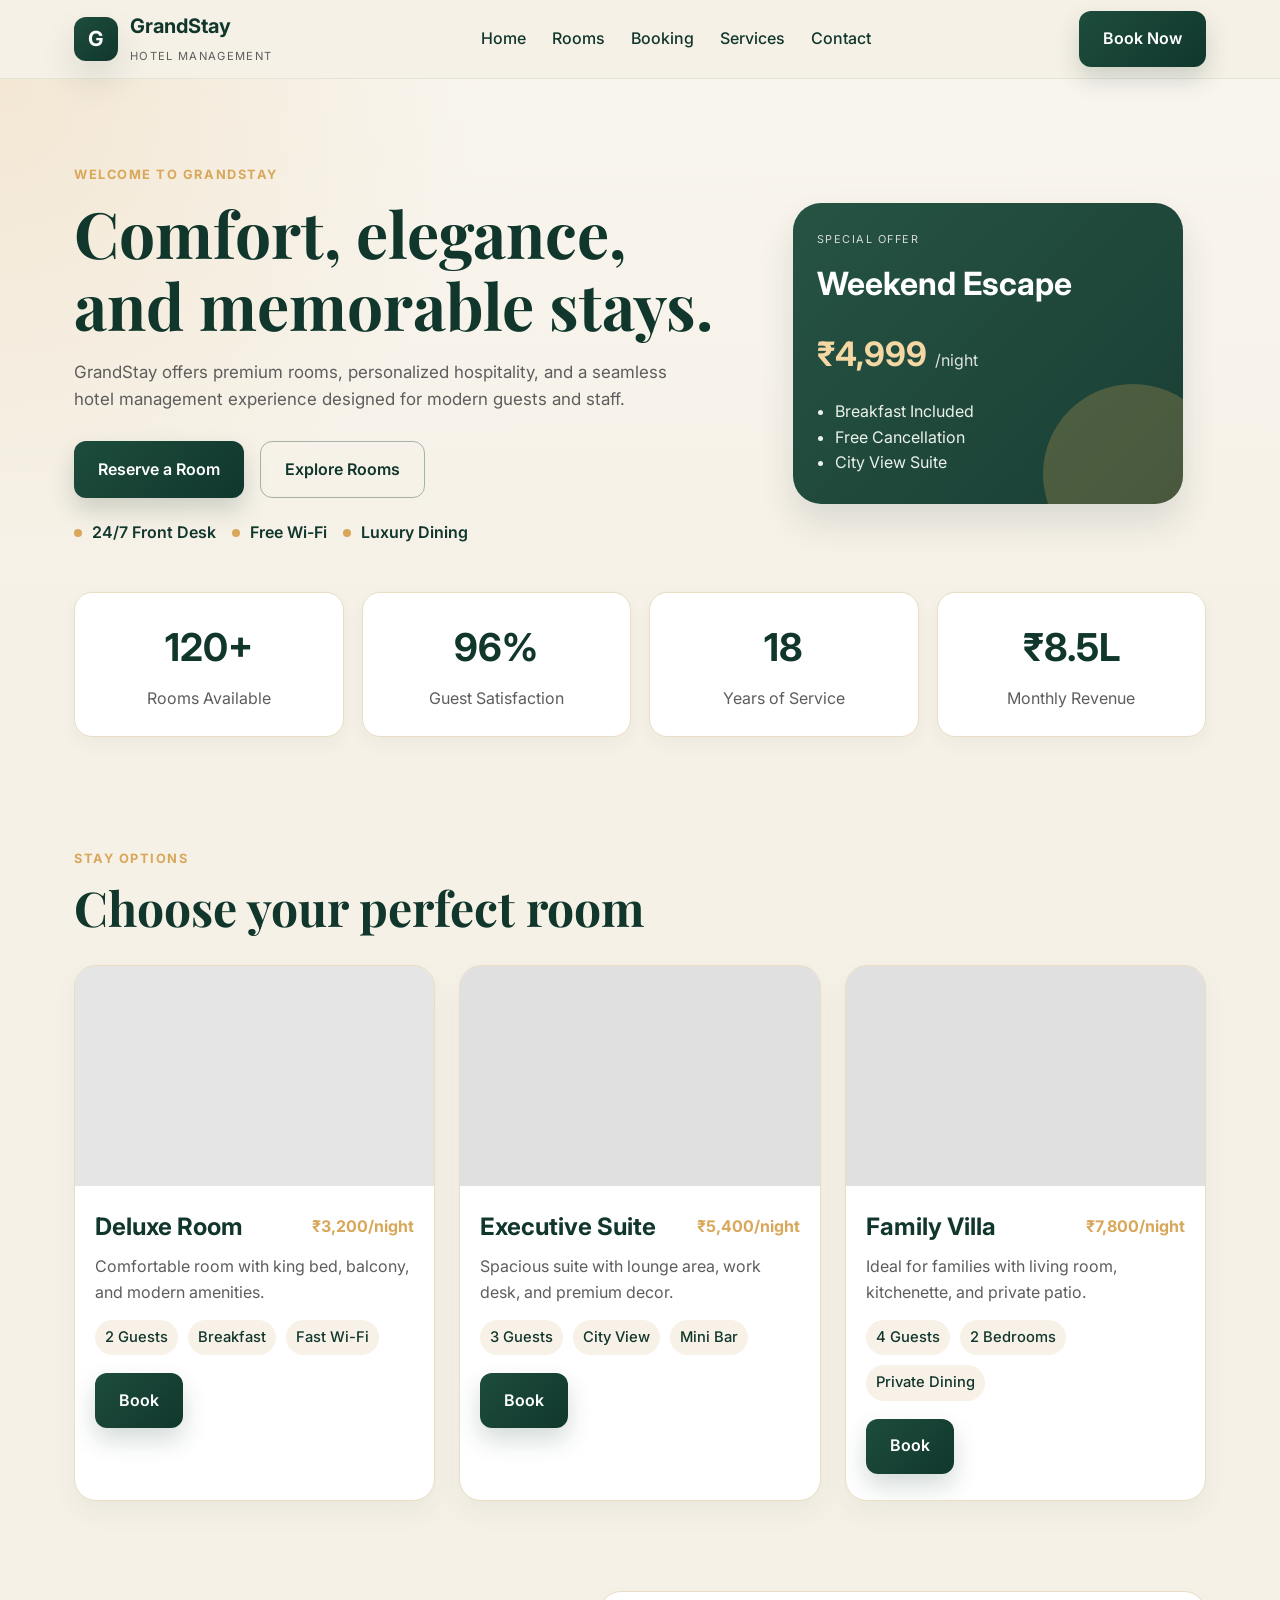
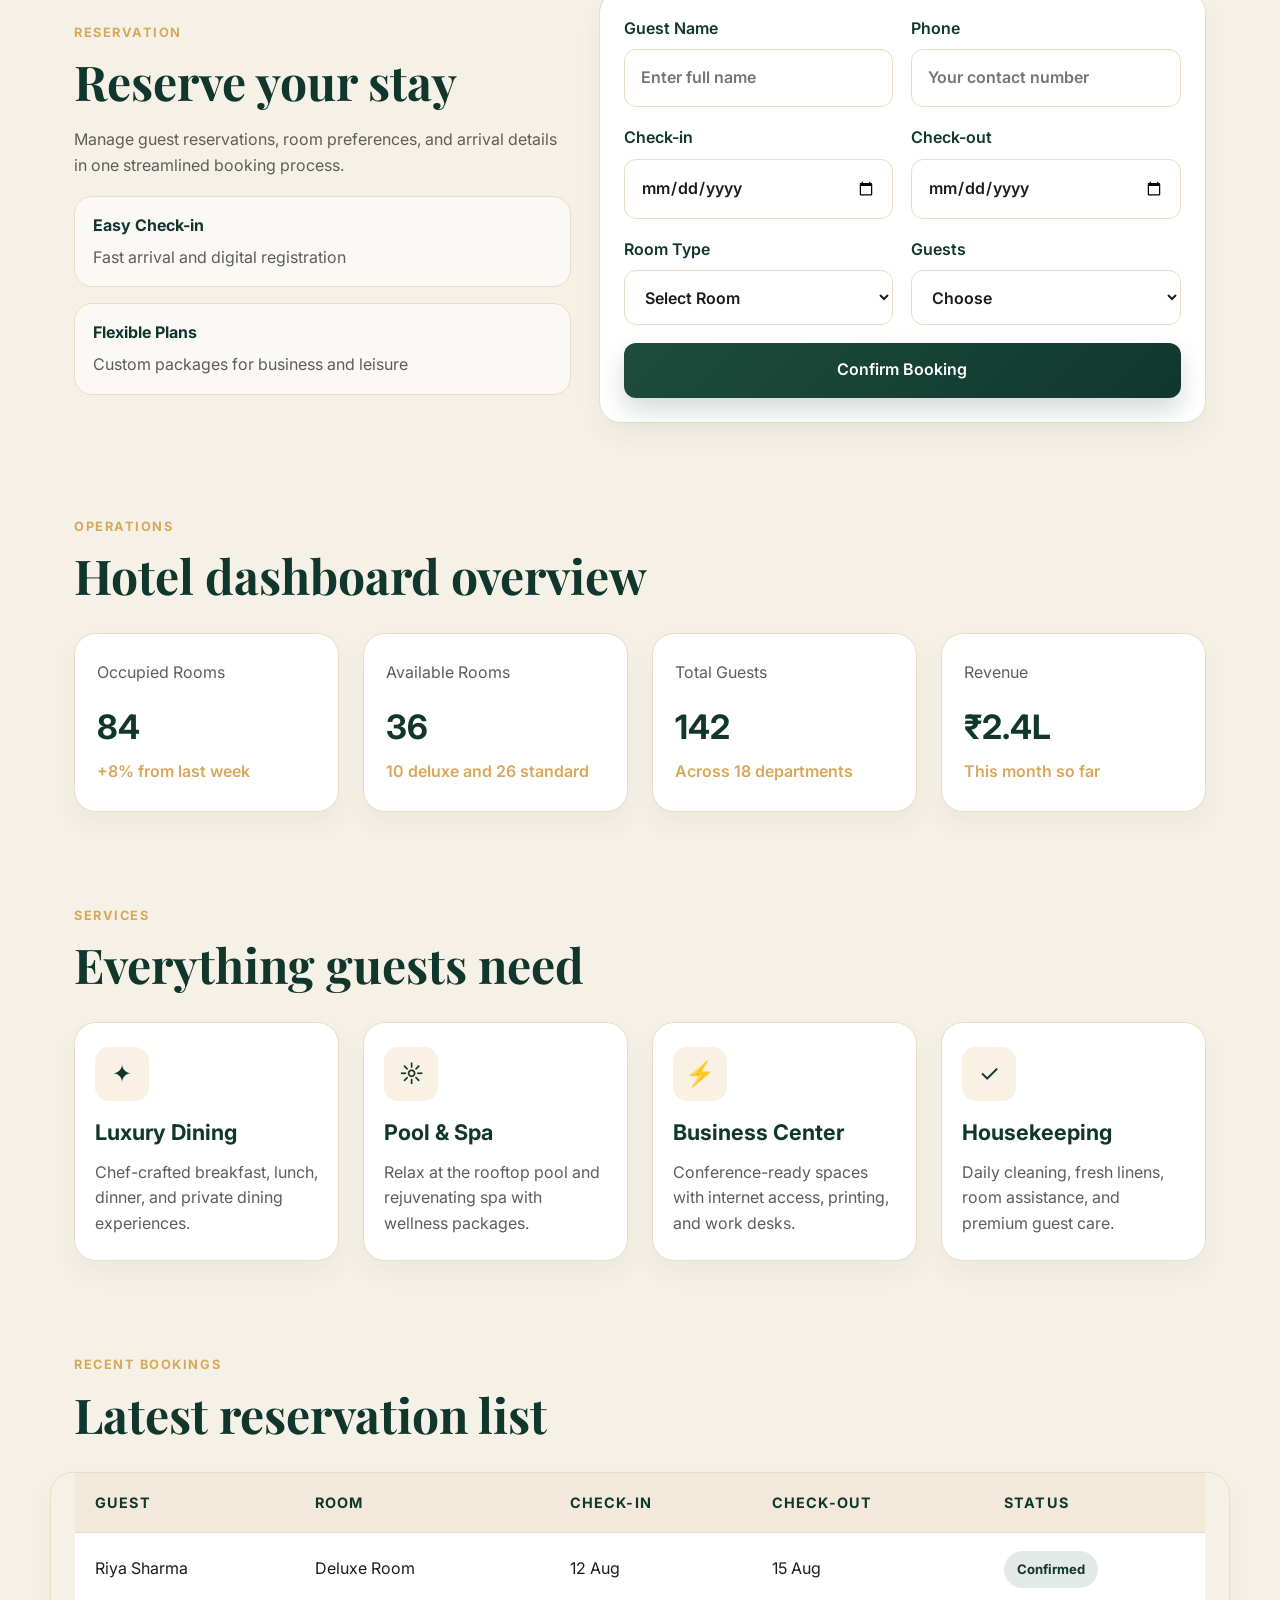
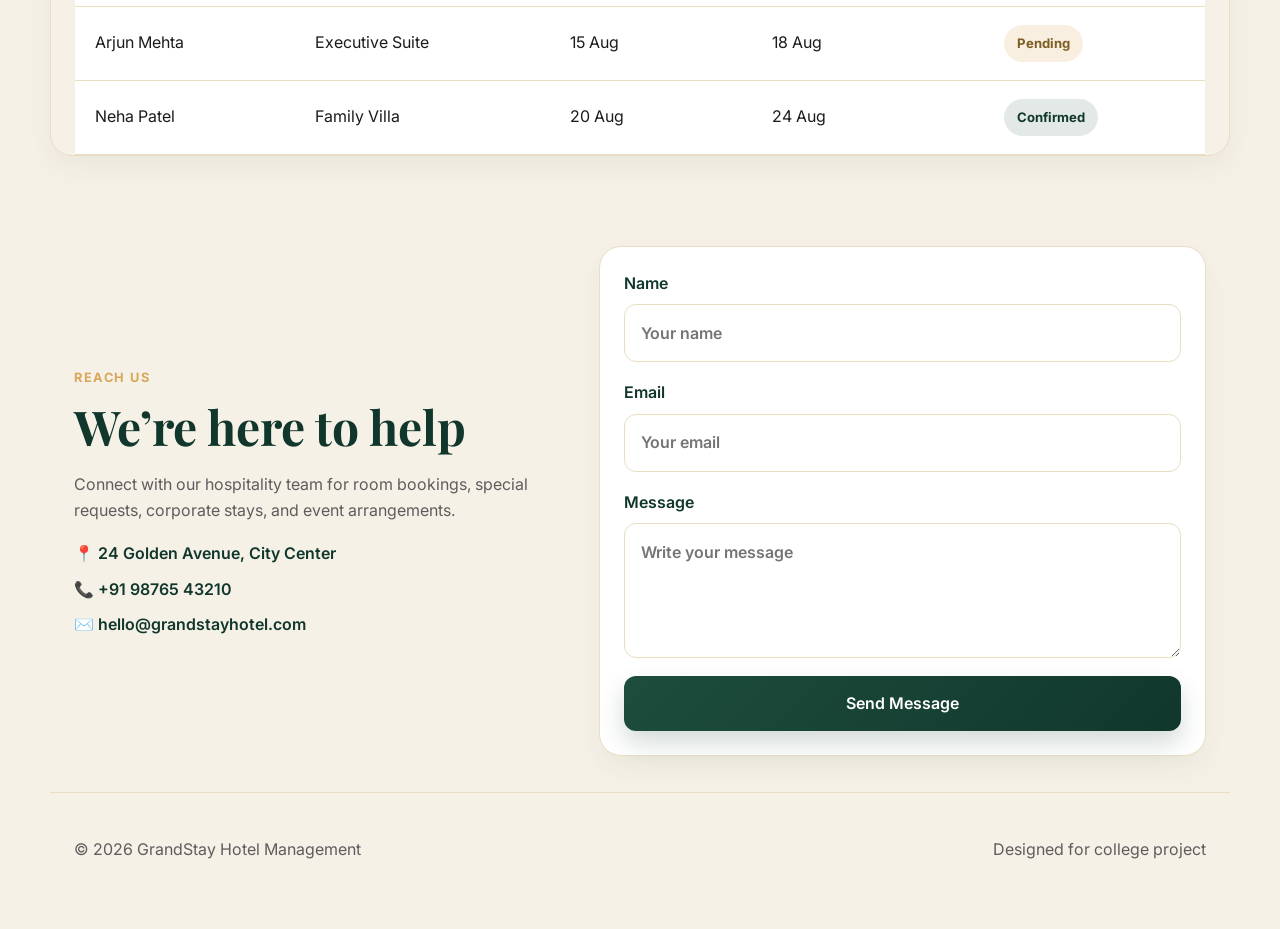
==== index.html @ baa4e89b "Create a responsive hotel management website for a college project with booking, room showcase, serv" ====
<!DOCTYPE html>
<html lang="en">
  <head>
    <meta charset="UTF-8" />
    <meta name="viewport" content="width=device-width, initial-scale=1.0" />
    <title>GrandStay Hotel | Hotel Management</title>
    <meta
      name="description"
      content="GrandStay Hotel management website for college project featuring rooms, booking, services, and contact information."
    />
    <link rel="preconnect" href="https://fonts.googleapis.com" />
    <link rel="preconnect" href="https://fonts.gstatic.com" crossorigin />
    <link
      href="https://fonts.googleapis.com/css2?family=Playfair+Display:wght@600;700&family=Inter:wght@400;500;600;700&display=swap"
      rel="stylesheet"
    />
    <link rel="stylesheet" href="style.css" />
  </head>
  <body>
    <header class="site-header">
      <div class="container nav-wrap">
        <div class="brand">
          <div class="brand-mark">G</div>
          <div>
            <p class="brand-name">GrandStay</p>
            <span class="brand-tag">Hotel Management</span>
          </div>
        </div>
        <nav class="main-nav" aria-label="Main navigation">
          <a href="#home">Home</a>
          <a href="#rooms">Rooms</a>
          <a href="#booking">Booking</a>
          <a href="#services">Services</a>
          <a href="#contact">Contact</a>
        </nav>
        <a href="#booking" class="btn btn-primary">Book Now</a>
      </div>
    </header>

    <main>
      <section class="hero" id="home">
        <div class="container hero-grid">
          <div class="hero-copy">
            <span class="eyebrow">Welcome to GrandStay</span>
            <h1>Comfort, elegance, and memorable stays.</h1>
            <p>
              GrandStay offers premium rooms, personalized hospitality, and a
              seamless hotel management experience designed for modern guests and
              staff.
            </p>
            <div class="hero-actions">
              <a href="#booking" class="btn btn-primary">Reserve a Room</a>
              <a href="#rooms" class="btn btn-secondary">Explore Rooms</a>
            </div>
            <ul class="hero-highlights">
              <li>24/7 Front Desk</li>
              <li>Free Wi-Fi</li>
              <li>Luxury Dining</li>
            </ul>
          </div>

          <div class="hero-panel">
            <div class="booking-mini-card">
              <p class="mini-label">Special Offer</p>
              <h3>Weekend Escape</h3>
              <div class="mini-price-row">
                <span class="price">₹4,999</span>
                <span class="per-night">/night</span>
              </div>
              <ul>
                <li>Breakfast Included</li>
                <li>Free Cancellation</li>
                <li>City View Suite</li>
              </ul>
            </div>
          </div>
        </div>
      </section>

      <section class="stats">
        <div class="container stats-grid">
          <div class="stat-box">
            <strong>120+</strong>
            <span>Rooms Available</span>
          </div>
          <div class="stat-box">
            <strong>96%</strong>
            <span>Guest Satisfaction</span>
          </div>
          <div class="stat-box">
            <strong>18</strong>
            <span>Years of Service</span>
          </div>
          <div class="stat-box">
            <strong>₹8.5L</strong>
            <span>Monthly Revenue</span>
          </div>
        </div>
      </section>

      <section class="rooms" id="rooms">
        <div class="container section-heading">
          <span class="eyebrow">Stay Options</span>
          <h2>Choose your perfect room</h2>
        </div>

        <div class="container room-grid">
          <article class="room-card">
            <div class="room-image room-one"></div>
            <div class="room-content">
              <div class="room-topline">
                <h3>Deluxe Room</h3>
                <span>₹3,200/night</span>
              </div>
              <p>Comfortable room with king bed, balcony, and modern amenities.</p>
              <ul>
                <li>2 Guests</li>
                <li>Breakfast</li>
                <li>Fast Wi-Fi</li>
              </ul>
              <button class="btn btn-primary room-select" type="button">Book</button>
            </div>
          </article>

          <article class="room-card">
            <div class="room-image room-two"></div>
            <div class="room-content">
              <div class="room-topline">
                <h3>Executive Suite</h3>
                <span>₹5,400/night</span>
              </div>
              <p>Spacious suite with lounge area, work desk, and premium decor.</p>
              <ul>
                <li>3 Guests</li>
                <li>City View</li>
                <li>Mini Bar</li>
              </ul>
              <button class="btn btn-primary room-select" type="button">Book</button>
            </div>
          </article>

          <article class="room-card">
            <div class="room-image room-three"></div>
            <div class="room-content">
              <div class="room-topline">
                <h3>Family Villa</h3>
                <span>₹7,800/night</span>
              </div>
              <p>Ideal for families with living room, kitchenette, and private patio.</p>
              <ul>
                <li>4 Guests</li>
                <li>2 Bedrooms</li>
                <li>Private Dining</li>
              </ul>
              <button class="btn btn-primary room-select" type="button">Book</button>
            </div>
          </article>
        </div>
      </section>

      <section class="booking" id="booking">
        <div class="container booking-grid">
          <div class="booking-intro">
            <span class="eyebrow">Reservation</span>
            <h2>Reserve your stay</h2>
            <p>
              Manage guest reservations, room preferences, and arrival details in one
              streamlined booking process.
            </p>
            <div class="booking-notes">
              <div>
                <strong>Easy Check-in</strong>
                <span>Fast arrival and digital registration</span>
              </div>
              <div>
                <strong>Flexible Plans</strong>
                <span>Custom packages for business and leisure</span>
              </div>
            </div>
          </div>

          <form id="bookingForm" class="booking-form">
            <div class="form-row">
              <label>
                Guest Name
                <input type="text" id="guestName" placeholder="Enter full name" required />
              </label>
              <label>
                Phone
                <input type="tel" id="guestPhone" placeholder="Your contact number" required />
              </label>
            </div>

            <div class="form-row">
              <label>
                Check-in
                <input type="date" id="checkIn" required />
              </label>
              <label>
                Check-out
                <input type="date" id="checkOut" required />
              </label>
            </div>

            <div class="form-row">
              <label>
                Room Type
                <select id="roomType" required>
                  <option value="">Select Room</option>
                  <option value="Deluxe Room">Deluxe Room</option>
                  <option value="Executive Suite">Executive Suite</option>
                  <option value="Family Villa">Family Villa</option>
                </select>
              </label>
              <label>
                Guests
                <select id="guestCount" required>
                  <option value="">Choose</option>
                  <option value="1">1 Guest</option>
                  <option value="2">2 Guests</option>
                  <option value="3">3 Guests</option>
                  <option value="4">4 Guests</option>
                </select>
              </label>
            </div>

            <button type="submit" class="btn btn-primary btn-block">Confirm Booking</button>
          </form>
        </div>
      </section>

      <section class="dashboard" aria-label="Hotel operation dashboard">
        <div class="container section-heading">
          <span class="eyebrow">Operations</span>
          <h2>Hotel dashboard overview</h2>
        </div>
        <div class="container dashboard-grid">
          <div class="dashboard-card">
            <p>Occupied Rooms</p>
            <h3>84</h3>
            <span>+8% from last week</span>
          </div>
          <div class="dashboard-card">
            <p>Available Rooms</p>
            <h3>36</h3>
            <span>10 deluxe and 26 standard</span>
          </div>
          <div class="dashboard-card">
            <p>Total Guests</p>
            <h3>142</h3>
            <span>Across 18 departments</span>
          </div>
          <div class="dashboard-card">
            <p>Revenue</p>
            <h3>₹2.4L</h3>
            <span>This month so far</span>
          </div>
        </div>
      </section>

      <section class="services" id="services">
        <div class="container section-heading">
          <span class="eyebrow">Services</span>
          <h2>Everything guests need</h2>
        </div>

        <div class="container service-grid">
          <div class="service-card">
            <div class="service-icon">✦</div>
            <h3>Luxury Dining</h3>
            <p>Chef-crafted breakfast, lunch, dinner, and private dining experiences.</p>
          </div>
          <div class="service-card">
            <div class="service-icon">☼</div>
            <h3>Pool & Spa</h3>
            <p>Relax at the rooftop pool and rejuvenating spa with wellness packages.</p>
          </div>
          <div class="service-card">
            <div class="service-icon">⚡</div>
            <h3>Business Center</h3>
            <p>Conference-ready spaces with internet access, printing, and work desks.</p>
          </div>
          <div class="service-card">
            <div class="service-icon">✓</div>
            <h3>Housekeeping</h3>
            <p>Daily cleaning, fresh linens, room assistance, and premium guest care.</p>
          </div>
        </div>
      </section>

      <section class="bookings-list">
        <div class="container section-heading">
          <span class="eyebrow">Recent Bookings</span>
          <h2>Latest reservation list</h2>
        </div>
        <div class="container table-wrap">
          <table>
            <thead>
              <tr>
                <th>Guest</th>
                <th>Room</th>
                <th>Check-in</th>
                <th>Check-out</th>
                <th>Status</th>
              </tr>
            </thead>
            <tbody id="bookingTableBody">
              <tr>
                <td>Riya Sharma</td>
                <td>Deluxe Room</td>
                <td>12 Aug</td>
                <td>15 Aug</td>
                <td><span class="status confirmed">Confirmed</span></td>
              </tr>
              <tr>
                <td>Arjun Mehta</td>
                <td>Executive Suite</td>
                <td>15 Aug</td>
                <td>18 Aug</td>
                <td><span class="status pending">Pending</span></td>
              </tr>
              <tr>
                <td>Neha Patel</td>
                <td>Family Villa</td>
                <td>20 Aug</td>
                <td>24 Aug</td>
                <td><span class="status confirmed">Confirmed</span></td>
              </tr>
            </tbody>
          </table>
        </div>
      </section>

      <section class="contact" id="contact">
        <div class="container contact-grid">
          <div class="contact-copy">
            <span class="eyebrow">Reach Us</span>
            <h2>We’re here to help</h2>
            <p>
              Connect with our hospitality team for room bookings, special requests,
              corporate stays, and event arrangements.
            </p>
            <ul>
              <li>📍 24 Golden Avenue, City Center</li>
              <li>📞 +91 98765 43210</li>
              <li>✉️ hello@grandstayhotel.com</li>
            </ul>
          </div>

          <form class="contact-form">
            <label>
              Name
              <input type="text" placeholder="Your name" />
            </label>
            <label>
              Email
              <input type="email" placeholder="Your email" />
            </label>
            <label>
              Message
              <textarea rows="4" placeholder="Write your message"></textarea>
            </label>
            <button type="submit" class="btn btn-primary">Send Message</button>
          </form>
        </div>
      </section>
    </main>

    <footer class="site-footer">
      <div class="container footer-wrap">
        <p>© 2026 GrandStay Hotel Management</p>
        <p>Designed for college project</p>
      </div>
    </footer>

    <script src="script.js"></script>
  </body>
</html>
---- style.css ----
:root {
  --bg: #f6f1e7;
  --panel: #fffdf9;
  --card: #ffffff;
  --primary: #1d4d3c;
  --primary-dark: #11372d;
  --secondary: #d8a75a;
  --secondary-soft: #f2d7a7;
  --text: #1c1c1c;
  --muted: #5d5d5d;
  --border: #e9dec3;
  --shadow: 0 18px 35px rgba(18, 44, 38, 0.12);
}

* {
  box-sizing: border-box;
}

html {
  scroll-behavior: smooth;
}

body {
  margin: 0;
  font-family: "Inter", sans-serif;
  background: var(--bg);
  color: var(--text);
  line-height: 1.6;
}

a {
  color: inherit;
  text-decoration: none;
}

img {
  max-width: 100%;
  display: block;
}

button,
input,
select,
textarea {
  font: inherit;
}

.container {
  max-width: 1180px;
  margin: 0 auto;
  padding: 0 24px;
}

.site-header {
  position: sticky;
  top: 0;
  z-index: 100;
  background: rgba(246, 241, 231, 0.95);
  backdrop-filter: blur(14px);
  border-bottom: 1px solid rgba(29, 77, 60, 0.08);
}

.nav-wrap {
  display: flex;
  align-items: center;
  justify-content: space-between;
  gap: 22px;
  min-height: 78px;
}

.brand {
  display: flex;
  align-items: center;
  gap: 12px;
}

.brand-mark {
  width: 44px;
  height: 44px;
  display: grid;
  place-items: center;
  background: linear-gradient(135deg, var(--primary), var(--primary-dark));
  color: white;
  font-weight: 700;
  border-radius: 12px;
  font-size: 1.3rem;
  box-shadow: var(--shadow);
}

.brand-name {
  margin: 0;
  font-size: 1.25rem;
  font-weight: 700;
  color: var(--primary-dark);
}

.brand-tag {
  font-size: 0.7rem;
  letter-spacing: 0.12em;
  text-transform: uppercase;
  color: var(--muted);
}

.main-nav {
  display: flex;
  align-items: center;
  gap: 26px;
  color: var(--primary-dark);
  font-weight: 500;
}

.main-nav a {
  transition: color 0.2s ease;
}

.main-nav a:hover {
  color: var(--secondary);
}

.btn {
  display: inline-flex;
  align-items: center;
  justify-content: center;
  border: none;
  border-radius: 12px;
  padding: 0.92rem 1.5rem;
  font-weight: 600;
  cursor: pointer;
  transition: transform 0.2s ease, box-shadow 0.2s ease, background 0.2s ease;
}

.btn:hover {
  transform: translateY(-1px);
}

.btn-primary {
  background: linear-gradient(135deg, var(--primary), var(--primary-dark));
  color: #fff;
  box-shadow: 0 12px 25px rgba(17, 55, 45, 0.18);
}

.btn-secondary {
  background: transparent;
  border: 1px solid rgba(29, 77, 60, 0.38);
  color: var(--primary-dark);
}

.btn-block {
  width: 100%;
}

.hero {
  padding: 82px 0 46px;
  background: radial-gradient(circle at top left, rgba(216, 167, 90, 0.18), transparent 35%),
    linear-gradient(180deg, rgba(255,255,255,0.3), rgba(246,241,231,1));
}

.hero-grid {
  display: grid;
  grid-template-columns: 1.2fr 0.8fr;
  gap: 40px;
  align-items: center;
}

.eyebrow {
  display: inline-block;
  margin-bottom: 12px;
  color: var(--secondary);
  font-size: 0.8rem;
  font-weight: 700;
  letter-spacing: 0.12em;
  text-transform: uppercase;
}

.hero-copy h1,
.section-heading h2,
.booking-intro h2,
.contact-copy h2 {
  margin: 0 0 18px;
  font-family: "Playfair Display", serif;
  line-height: 1.12;
  color: var(--primary-dark);
}

.hero-copy h1 {
  font-size: clamp(2.8rem, 5vw, 4.4rem);
}

.hero-copy p {
  max-width: 620px;
  margin: 0;
  font-size: 1.06rem;
  color: var(--muted);
}

.hero-actions {
  display: flex;
  flex-wrap: wrap;
  gap: 16px;
  margin: 28px 0 22px;
}

.hero-highlights {
  list-style: none;
  padding: 0;
  margin: 0;
  display: flex;
  flex-wrap: wrap;
  gap: 16px;
  color: var(--primary-dark);
  font-weight: 600;
}

.hero-highlights li {
  position: relative;
  padding-left: 18px;
}

.hero-highlights li::before {
  content: "";
  position: absolute;
  left: 0;
  top: 50%;
  width: 8px;
  height: 8px;
  border-radius: 50%;
  background: var(--secondary);
  transform: translateY(-50%);
}

.hero-panel {
  display: flex;
  justify-content: center;
}

.booking-mini-card {
  width: min(100%, 390px);
  background: linear-gradient(135deg, rgba(29,77,60,0.96), rgba(17,55,45,0.96));
  padding: 28px 24px;
  color: #fff;
  border-radius: 28px;
  box-shadow: var(--shadow);
  position: relative;
  overflow: hidden;
}

.booking-mini-card::before {
  content: "";
  position: absolute;
  inset: auto -40px -60px auto;
  width: 180px;
  height: 180px;
  background: rgba(216, 167, 90, 0.25);
  border-radius: 50%;
}

.mini-label {
  margin: 0 0 10px;
  color: #d9d9d9;
  text-transform: uppercase;
  letter-spacing: 0.14em;
  font-size: 0.68rem;
}

.booking-mini-card h3 {
  margin: 0;
  font-size: 2rem;
}

.mini-price-row {
  display: flex;
  align-items: baseline;
  gap: 8px;
  margin: 18px 0 12px;
}

.price {
  font-size: 2.1rem;
  font-weight: 700;
  color: #f4d7a3;
}

.per-night {
  color: #dfe4e0;
}

.booking-mini-card ul {
  margin: 18px 0 0;
  padding-left: 18px;
  color: #ebf2eb;
}

.stats {
  padding-bottom: 18px;
}

.stats-grid {
  display: grid;
  grid-template-columns: repeat(4, minmax(0, 1fr));
  gap: 18px;
}

.stat-box {
  background: var(--card);
  border: 1px solid var(--border);
  border-radius: 18px;
  padding: 24px 20px;
  display: flex;
  flex-direction: column;
  align-items: center;
  text-align: center;
  box-shadow: 0 8px 18px rgba(17, 55, 45, 0.04);
}

.stat-box strong {
  font-size: clamp(1.8rem, 3vw, 2.6rem);
  color: var(--primary-dark);
  margin-bottom: 8px;
}

.stat-box span {
  color: var(--muted);
}

.rooms,
.booking,
.dashboard,
.services,
.bookings-list,
.contact {
  padding: 90px 0 0;
}

.section-heading {
  margin-bottom: 30px;
}

.section-heading h2,
.booking-intro h2,
.contact-copy h2 {
  font-size: clamp(2.1rem, 4vw, 3rem);
}

.room-grid,
.service-grid,
.dashboard-grid {
  display: grid;
  grid-template-columns: repeat(3, minmax(0, 1fr));
  gap: 24px;
}

.room-card,
.service-card,
.dashboard-card,
.booking-form,
.contact-form {
  background: var(--card);
  border: 1px solid var(--border);
  border-radius: 22px;
  box-shadow: 0 12px 26px rgba(17, 55, 45, 0.05);
}

.room-card {
  overflow: hidden;
}

.room-image {
  height: 220px;
  background-size: cover;
  background-position: center;
}

.room-one {
  background: linear-gradient(rgba(0,0,0,0.1), rgba(0,0,0,0.1)), url("https://images.unsplash.com/photo-1505693416388-ac5ce068fe85?auto=format&fit=crop&w=1200&q=80") center/cover;
}

.room-two {
  background: linear-gradient(rgba(0,0,0,0.12), rgba(0,0,0,0.12)), url("https://images.unsplash.com/photo-1522708323590-d24dbb6b0267?auto=format&fit=crop&w=1200&q=80") center/cover;
}

.room-three {
  background: linear-gradient(rgba(0,0,0,0.12), rgba(0,0,0,0.12)), url("https://images.unsplash.com/photo-1494526585095-c41746248156?auto=format&fit=crop&w=1200&q=80") center/cover;
}

.room-content {
  padding: 22px 20px 26px;
}

.room-topline {
  display: flex;
  align-items: center;
  justify-content: space-between;
  gap: 12px;
  margin-bottom: 8px;
}

.room-topline h3 {
  margin: 0;
  font-size: 1.5rem;
  color: var(--primary-dark);
}

.room-topline span {
  color: var(--secondary);
  font-weight: 700;
}

.room-content p {
  margin: 0 0 14px;
  color: var(--muted);
}

.room-content ul {
  list-style: none;
  margin: 0 0 18px;
  padding: 0;
  display: flex;
  flex-wrap: wrap;
  gap: 10px;
  color: var(--primary-dark);
  font-size: 0.92rem;
  font-weight: 500;
}

.room-content ul li {
  padding: 6px 10px;
  background: #f8f1e7;
  border-radius: 999px;
}

.booking-grid,
.contact-grid {
  display: grid;
  grid-template-columns: 0.9fr 1.1fr;
  gap: 28px;
  align-items: center;
}

.booking-intro p,
.contact-copy p {
  margin: 0 0 18px;
  color: var(--muted);
  max-width: 520px;
}

.booking-notes {
  display: grid;
  gap: 16px;
}

.booking-notes div {
  background: rgba(255,255,255,0.6);
  border: 1px solid var(--border);
  border-radius: 18px;
  padding: 16px 18px;
}

.booking-notes strong {
  display: block;
  margin-bottom: 6px;
  color: var(--primary-dark);
}

.booking-notes span {
  color: var(--muted);
}

.booking-form,
.contact-form {
  padding: 24px;
}

.form-row {
  display: grid;
  grid-template-columns: 1fr 1fr;
  gap: 18px;
  margin-bottom: 18px;
}

label {
  display: flex;
  flex-direction: column;
  gap: 8px;
  font-weight: 600;
  color: var(--primary-dark);
}

input,
select,
textarea {
  width: 100%;
  padding: 0.95rem 1rem;
  border-radius: 12px;
  border: 1px solid var(--border);
  background: #fff;
  color: var(--text);
}

input:focus,
select:focus,
textarea:focus {
  outline: 2px solid rgba(29, 77, 60, 0.18);
  border-color: rgba(29, 77, 60, 0.35);
}

.dashboard-grid {
  grid-template-columns: repeat(4, minmax(0, 1fr));
}

.dashboard-card {
  padding: 26px 22px;
}

.dashboard-card p {
  margin: 0 0 14px;
  color: var(--muted);
}

.dashboard-card h3 {
  margin: 0 0 6px;
  font-size: 2.1rem;
  color: var(--primary-dark);
}

.dashboard-card span {
  color: var(--secondary);
  font-weight: 600;
}

.service-grid {
  grid-template-columns: repeat(4, minmax(0, 1fr));
}

.service-card {
  padding: 24px 20px;
}

.service-icon {
  width: 54px;
  height: 54px;
  display: grid;
  place-items: center;
  margin-bottom: 14px;
  border-radius: 14px;
  background: rgba(216, 167, 90, 0.16);
  color: var(--primary-dark);
  font-size: 1.5rem;
}

.service-card h3 {
  margin: 0 0 10px;
  font-size: 1.35rem;
  color: var(--primary-dark);
}

.service-card p {
  margin: 0;
  color: var(--muted);
}

.table-wrap {
  overflow: hidden;
  border-radius: 22px;
  border: 1px solid var(--border);
  box-shadow: 0 12px 26px rgba(17, 55, 45, 0.05);
}

table {
  width: 100%;
  border-collapse: collapse;
  background: var(--card);
}

th,
td {
  padding: 18px 20px;
  text-align: left;
  border-bottom: 1px solid var(--border);
}

th {
  background: #f2e9db;
  color: var(--primary-dark);
  font-size: 0.9rem;
  text-transform: uppercase;
  letter-spacing: 0.08em;
}

td {
  color: var(--text);
}

.status {
  display: inline-flex;
  align-items: center;
  justify-content: center;
  border-radius: 999px;
  padding: 0.5rem 0.8rem;
  font-weight: 700;
  font-size: 0.82rem;
}

.status.confirmed {
  background: rgba(29, 77, 60, 0.12);
  color: var(--primary-dark);
}

.status.pending {
  background: rgba(216, 167, 90, 0.18);
  color: #7d5d24;
}

.contact-form {
  display: grid;
  gap: 18px;
}

.contact-copy ul {
  list-style: none;
  padding: 0;
  margin: 0;
  display: grid;
  gap: 10px;
  color: var(--primary-dark);
  font-weight: 600;
}

.site-footer {
  padding: 36px 0 50px;
}

.footer-wrap {
  display: flex;
  justify-content: space-between;
  gap: 18px;
  padding-top: 28px;
  border-top: 1px solid var(--border);
  color: var(--muted);
}

@media (max-width: 980px) {
  .hero-grid,
  .booking-grid,
  .contact-grid,
  .room-grid,
  .dashboard-grid,
  .service-grid {
    grid-template-columns: 1fr 1fr;
  }

  .main-nav {
    display: none;
  }
}

@media (max-width: 720px) {
  .hero-grid,
  .booking-grid,
  .contact-grid,
  .room-grid,
  .dashboard-grid,
  .service-grid,
  .stats-grid,
  .form-row {
    grid-template-columns: 1fr;
  }

  .nav-wrap {
    min-height: 70px;
  }

  .brand-tag {
    display: none;
  }

  .hero {
    padding-top: 52px;
  }

  .site-footer .footer-wrap {
    flex-direction: column;
    align-items: flex-start;
  }
}
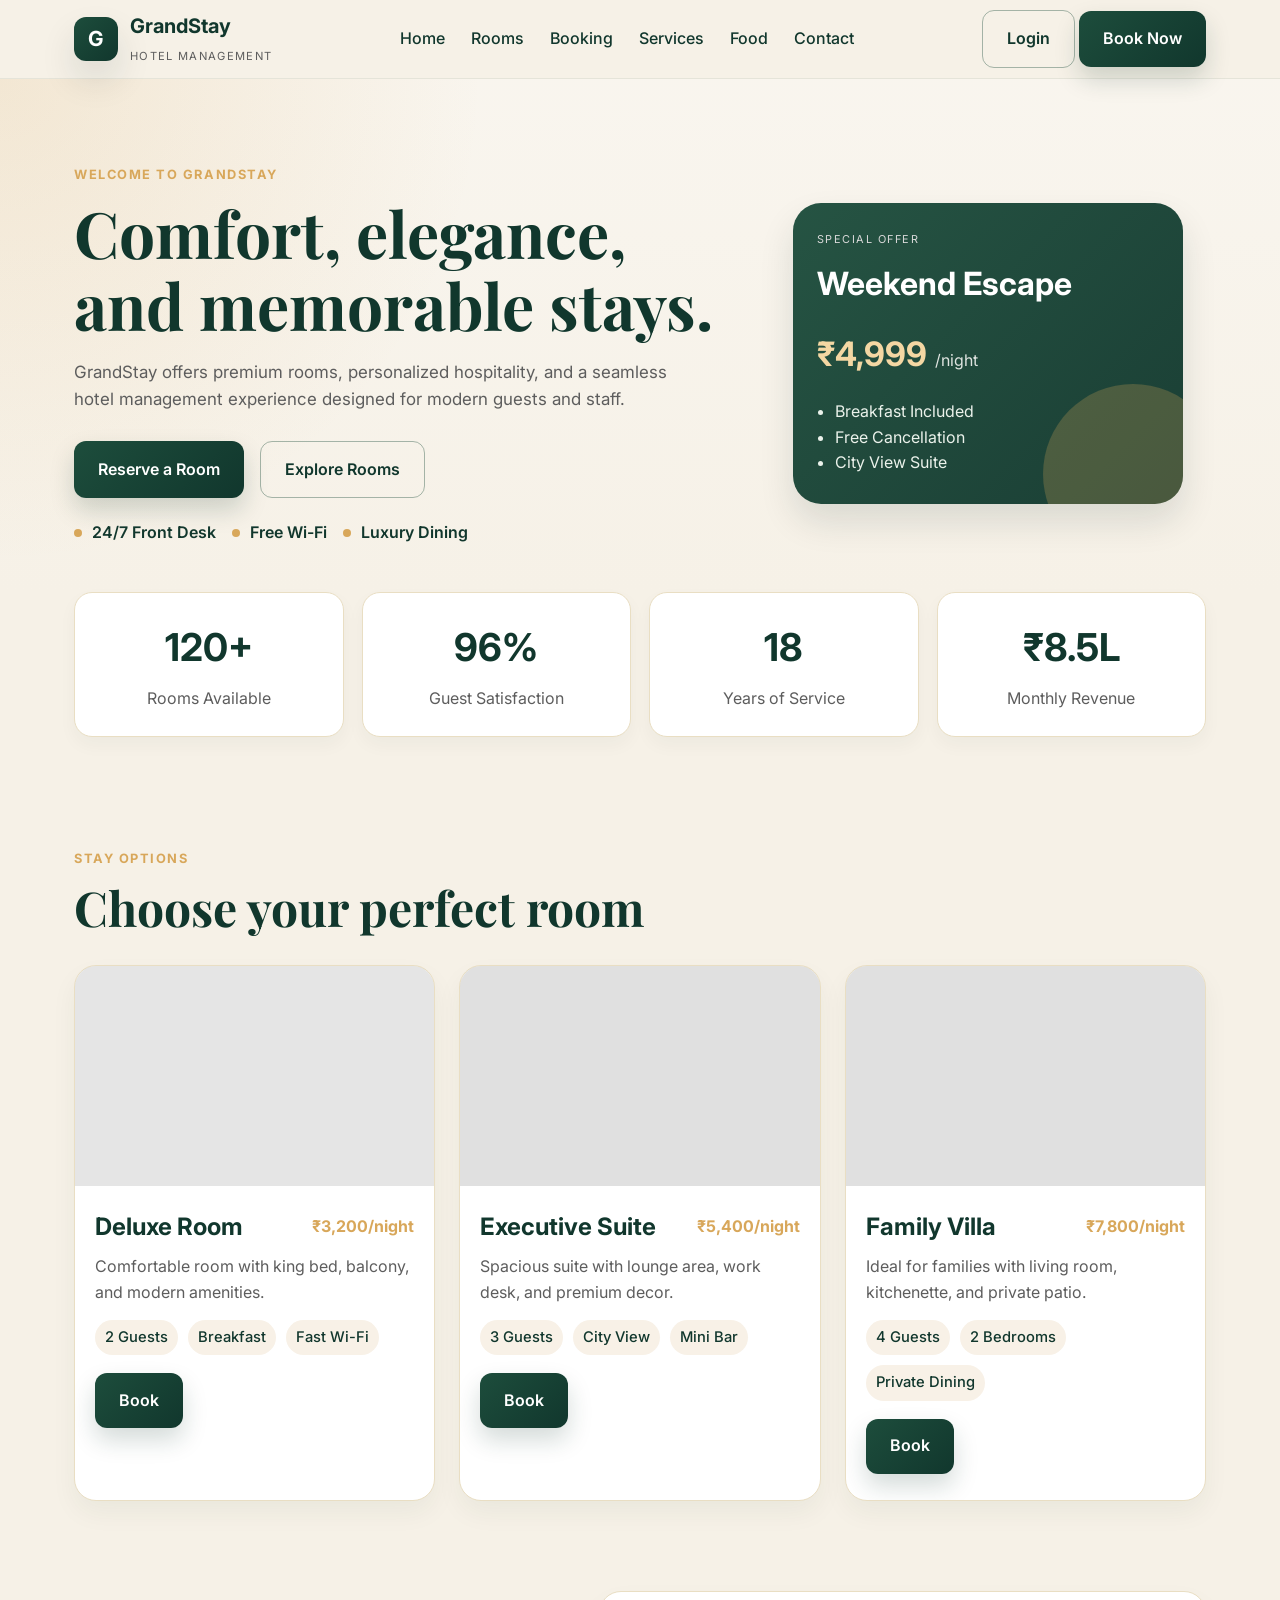
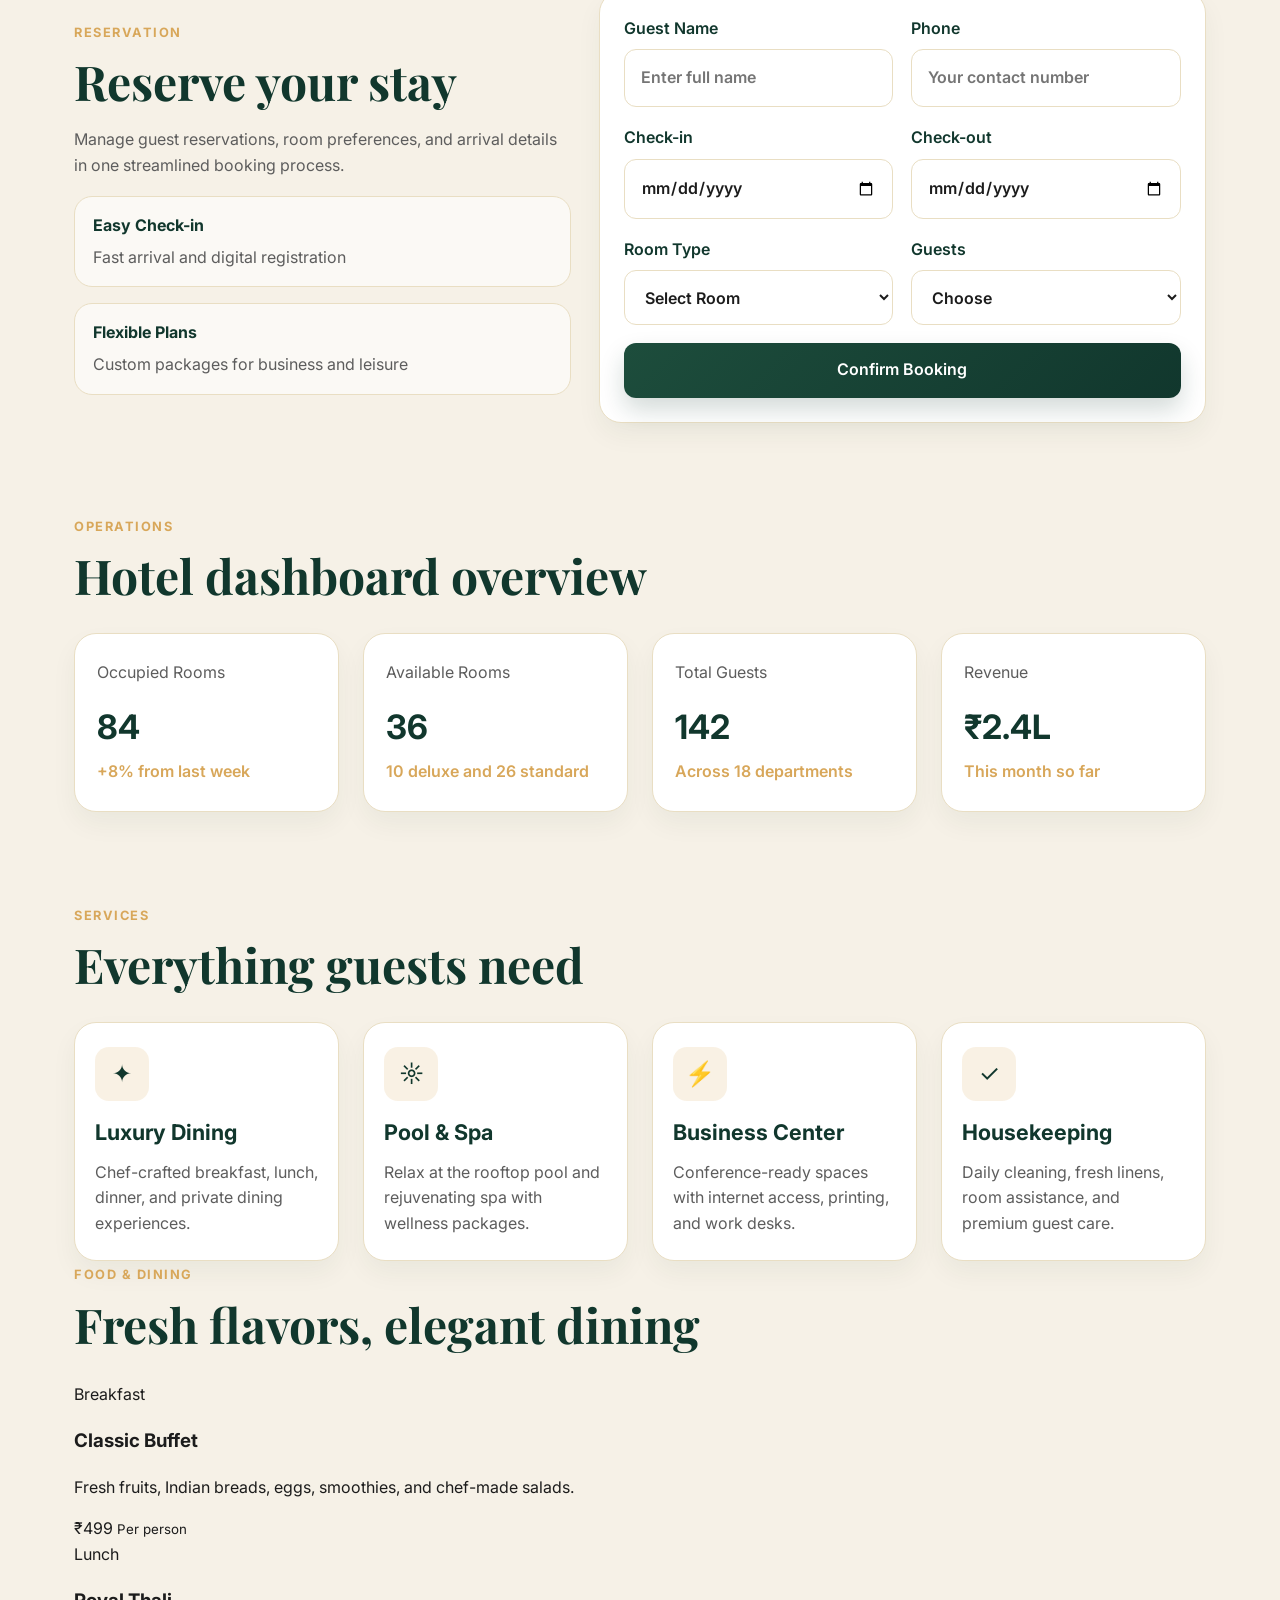
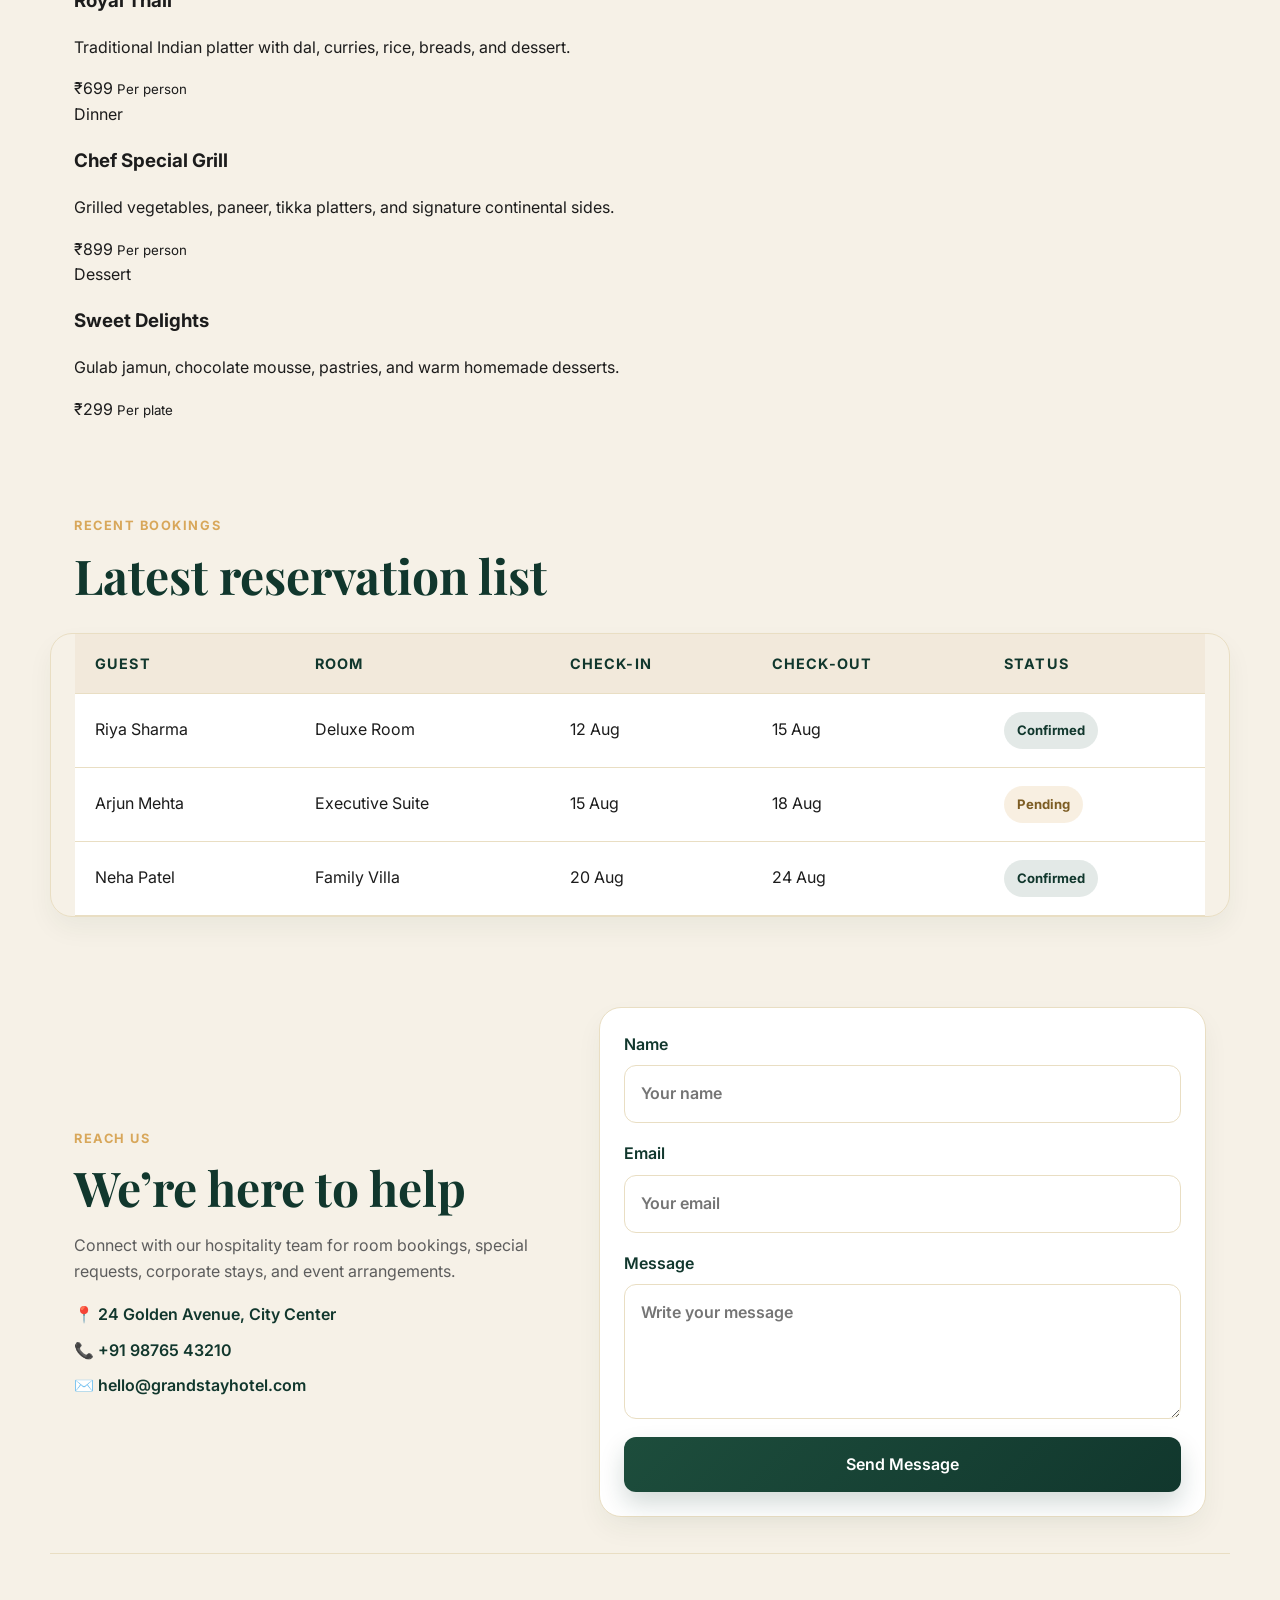
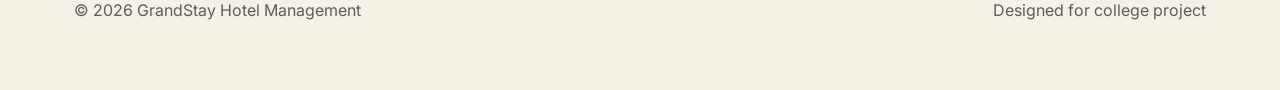
==== commit fbbbaf7f: "Add navigation login button and a food & dining section with prices and details to the hotel website" ====
--- a/index.html
+++ b/index.html
@@ -6,7 +6,7 @@
     <title>GrandStay Hotel | Hotel Management</title>
     <meta
       name="description"
-      content="GrandStay Hotel management website for college project featuring rooms, booking, services, and contact information."
+      content="GrandStay Hotel management website for college project featuring rooms, booking, services, and food details."
     />
     <link rel="preconnect" href="https://fonts.googleapis.com" />
     <link rel="preconnect" href="https://fonts.gstatic.com" crossorigin />
@@ -31,9 +31,13 @@
           <a href="#rooms">Rooms</a>
           <a href="#booking">Booking</a>
           <a href="#services">Services</a>
+          <a href="#food">Food</a>
           <a href="#contact">Contact</a>
         </nav>
-        <a href="#booking" class="btn btn-primary">Book Now</a>
+        <div class="nav-actions">
+          <a href="auth/login-register.php" class="btn btn-secondary login-btn">Login</a>
+          <a href="#booking" class="btn btn-primary">Book Now</a>
+        </div>
       </div>
     </header>
 
@@ -285,6 +289,55 @@
             <h3>Housekeeping</h3>
             <p>Daily cleaning, fresh linens, room assistance, and premium guest care.</p>
           </div>
+        </div>
+      </section>
+
+      <section class="food" id="food">
+        <div class="container section-heading">
+          <span class="eyebrow">Food & Dining</span>
+          <h2>Fresh flavors, elegant dining</h2>
+        </div>
+
+        <div class="container food-grid">
+          <article class="food-card">
+            <div class="food-tag">Breakfast</div>
+            <h3>Classic Buffet</h3>
+            <p>Fresh fruits, Indian breads, eggs, smoothies, and chef-made salads.</p>
+            <div class="food-meta">
+              <span>₹499</span>
+              <small>Per person</small>
+            </div>
+          </article>
+
+          <article class="food-card">
+            <div class="food-tag">Lunch</div>
+            <h3>Royal Thali</h3>
+            <p>Traditional Indian platter with dal, curries, rice, breads, and dessert.</p>
+            <div class="food-meta">
+              <span>₹699</span>
+              <small>Per person</small>
+            </div>
+          </article>
+
+          <article class="food-card">
+            <div class="food-tag">Dinner</div>
+            <h3>Chef Special Grill</h3>
+            <p>Grilled vegetables, paneer, tikka platters, and signature continental sides.</p>
+            <div class="food-meta">
+              <span>₹899</span>
+              <small>Per person</small>
+            </div>
+          </article>
+
+          <article class="food-card">
+            <div class="food-tag">Dessert</div>
+            <h3>Sweet Delights</h3>
+            <p>Gulab jamun, chocolate mousse, pastries, and warm homemade desserts.</p>
+            <div class="food-meta">
+              <span>₹299</span>
+              <small>Per plate</small>
+            </div>
+          </article>
         </div>
       </section>
 
@@ -376,148 +429,3 @@
     <script src="script.js"></script>
   </body>
 </html>
-
-
-
-
-
-
-
-
-
-
-
-
-
-
-
-
-
-
-
-
-
-
-
-
-
-
-
-
-
-
-
-
-
-
-
-
-
-
-
-
-
-
-
-
-
-
-
-
-
-
-
-
-
-
-
-
-
-
-
-
-
-
-
-
-
-
-
-
-
-
-
-
-
-
-
-
-
-
-
-
-
-
-
-
-
-
-
-
-
-
-
-
-
-
-
-
-
-
-
-
-
-
-
-
-
-
-
-
-
-
-
-
-
-
-
-
-
-
-
-
-
-
-
-
-
-
-
-
-
-
-
-
-
-
-
-
-
-
-
-
-
-
-
-
-
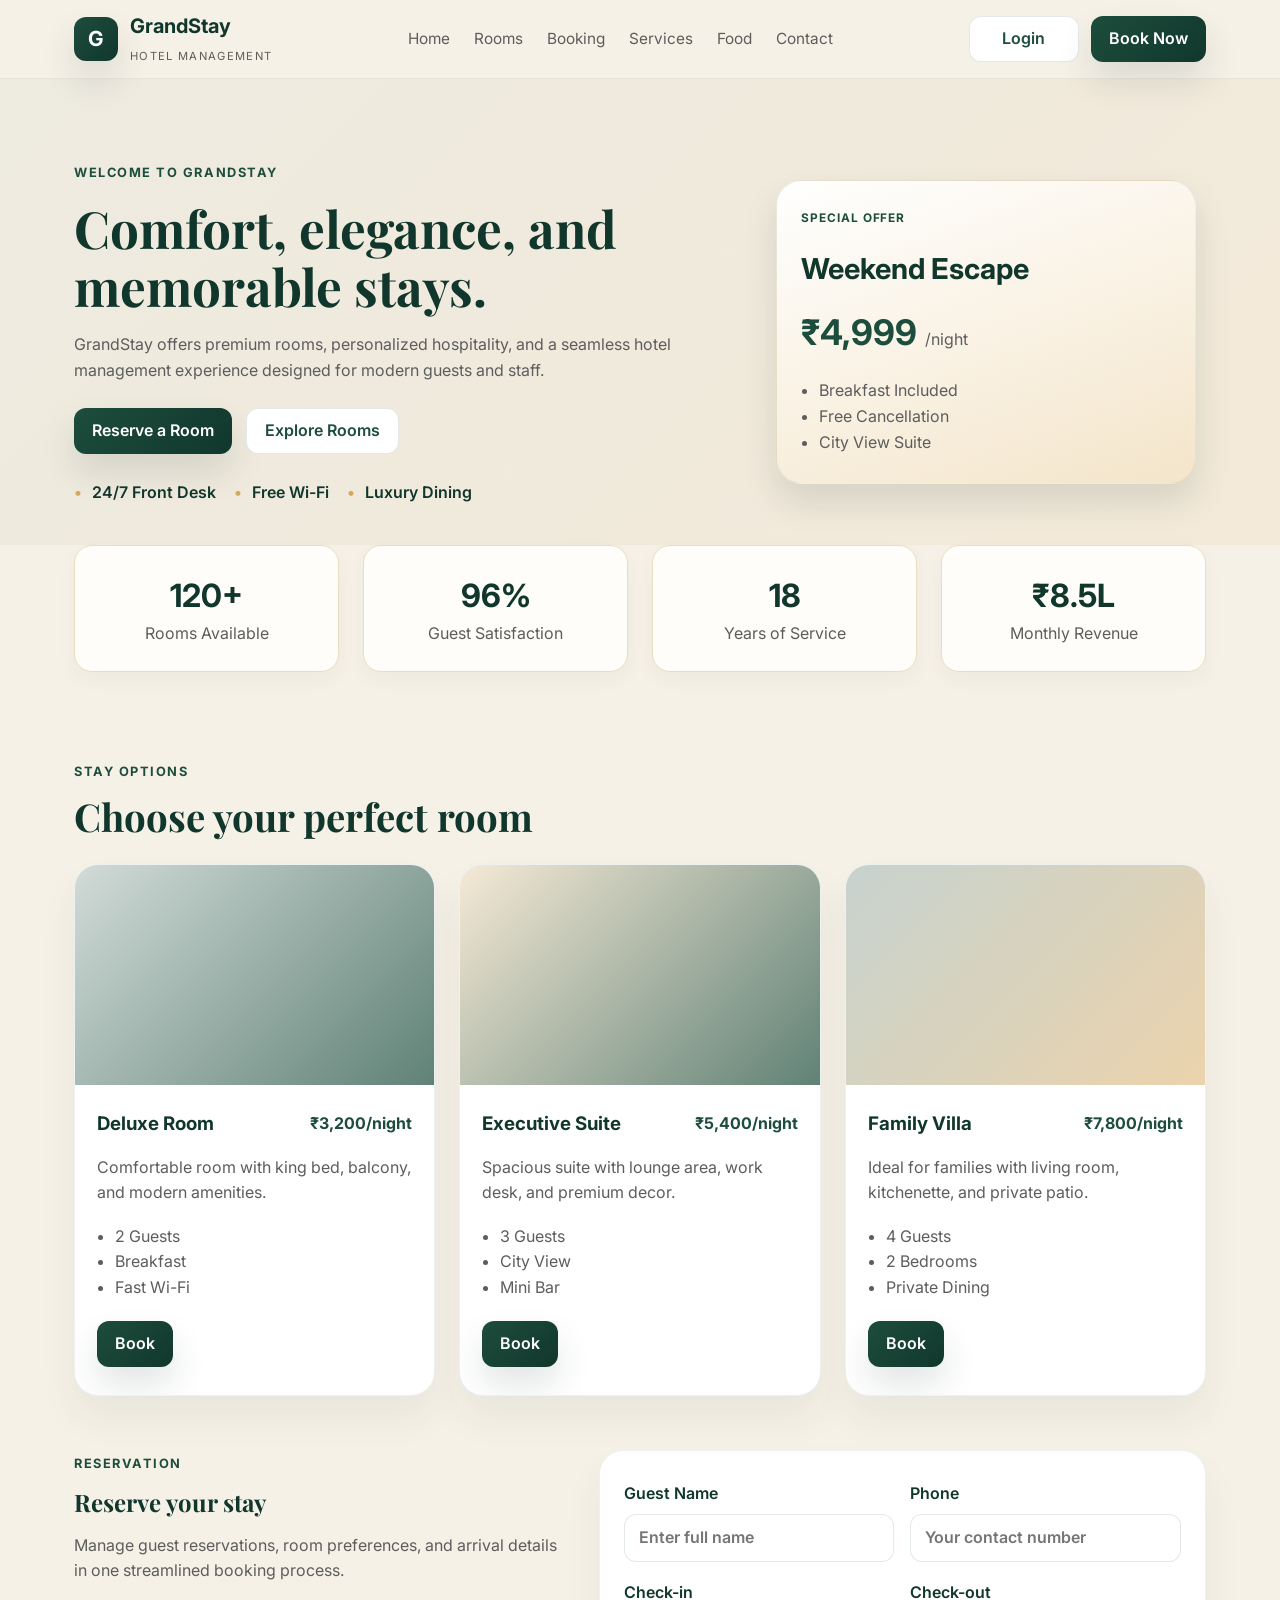
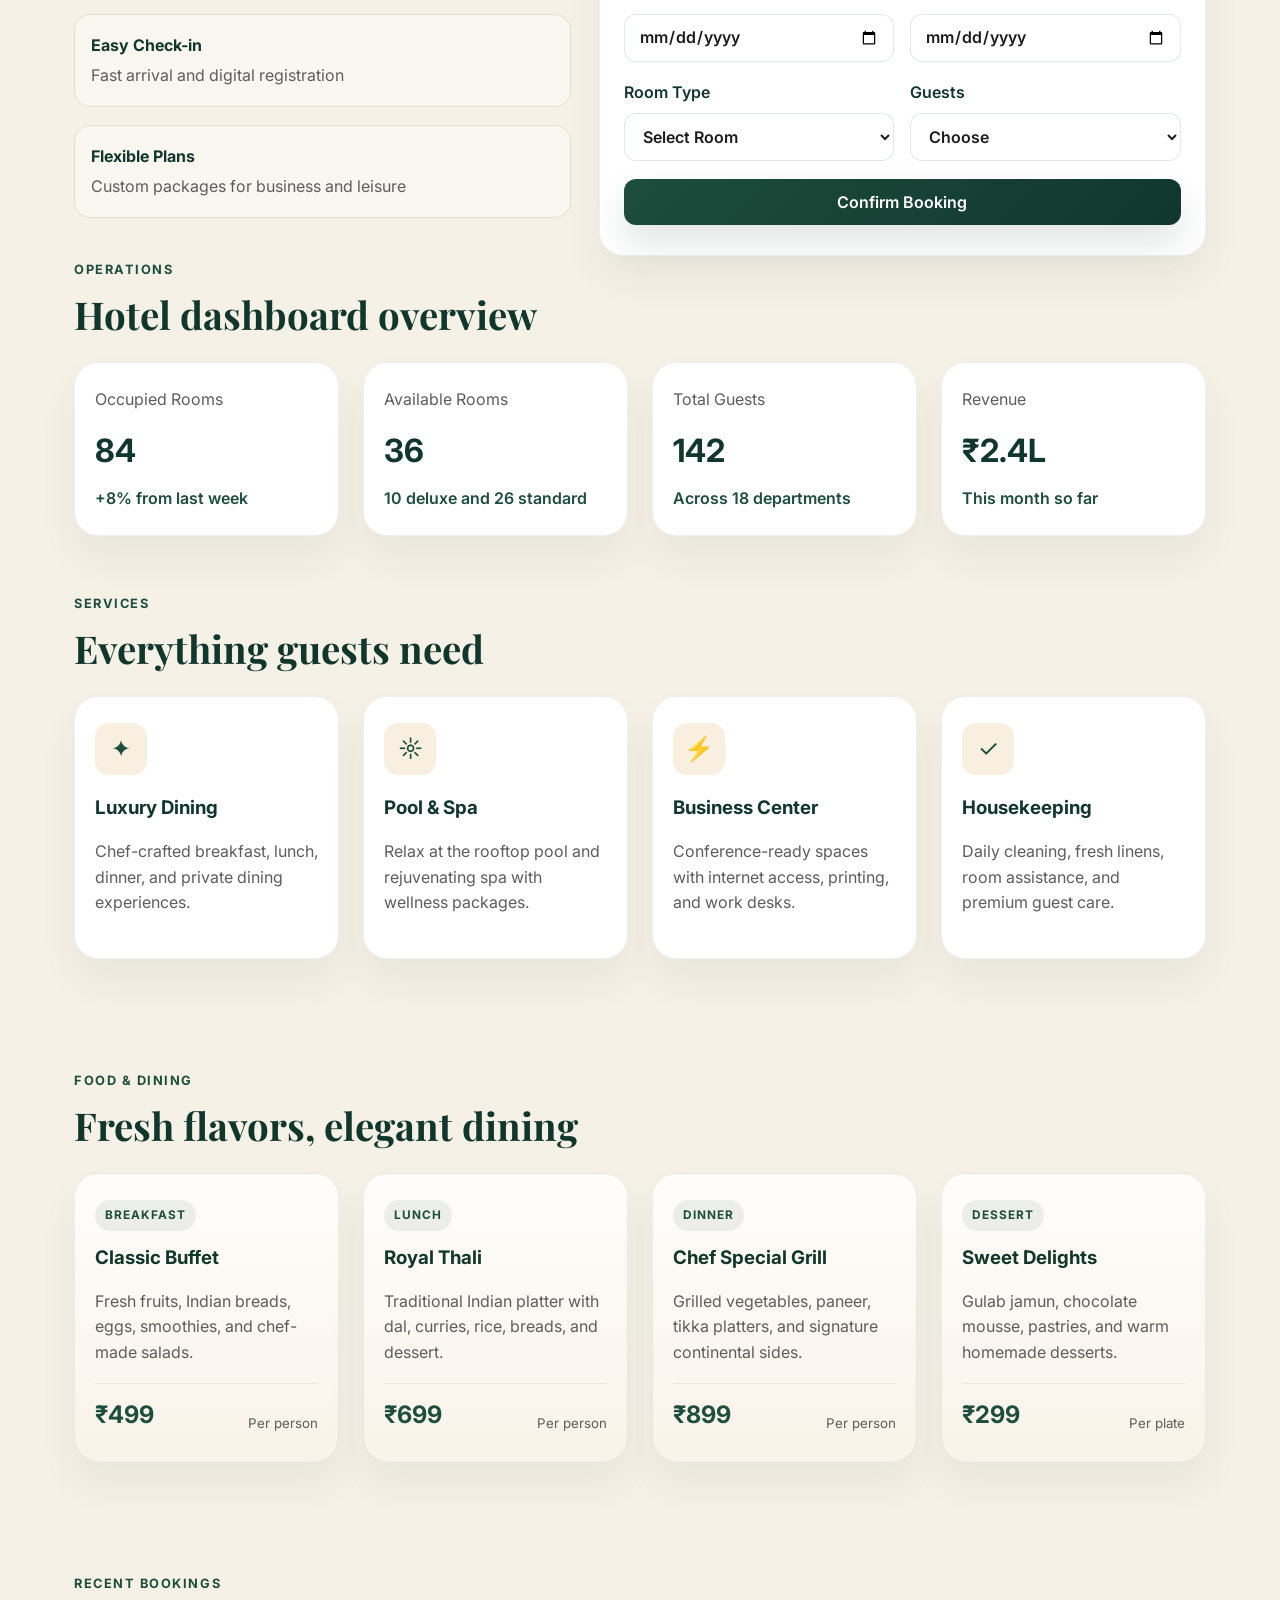
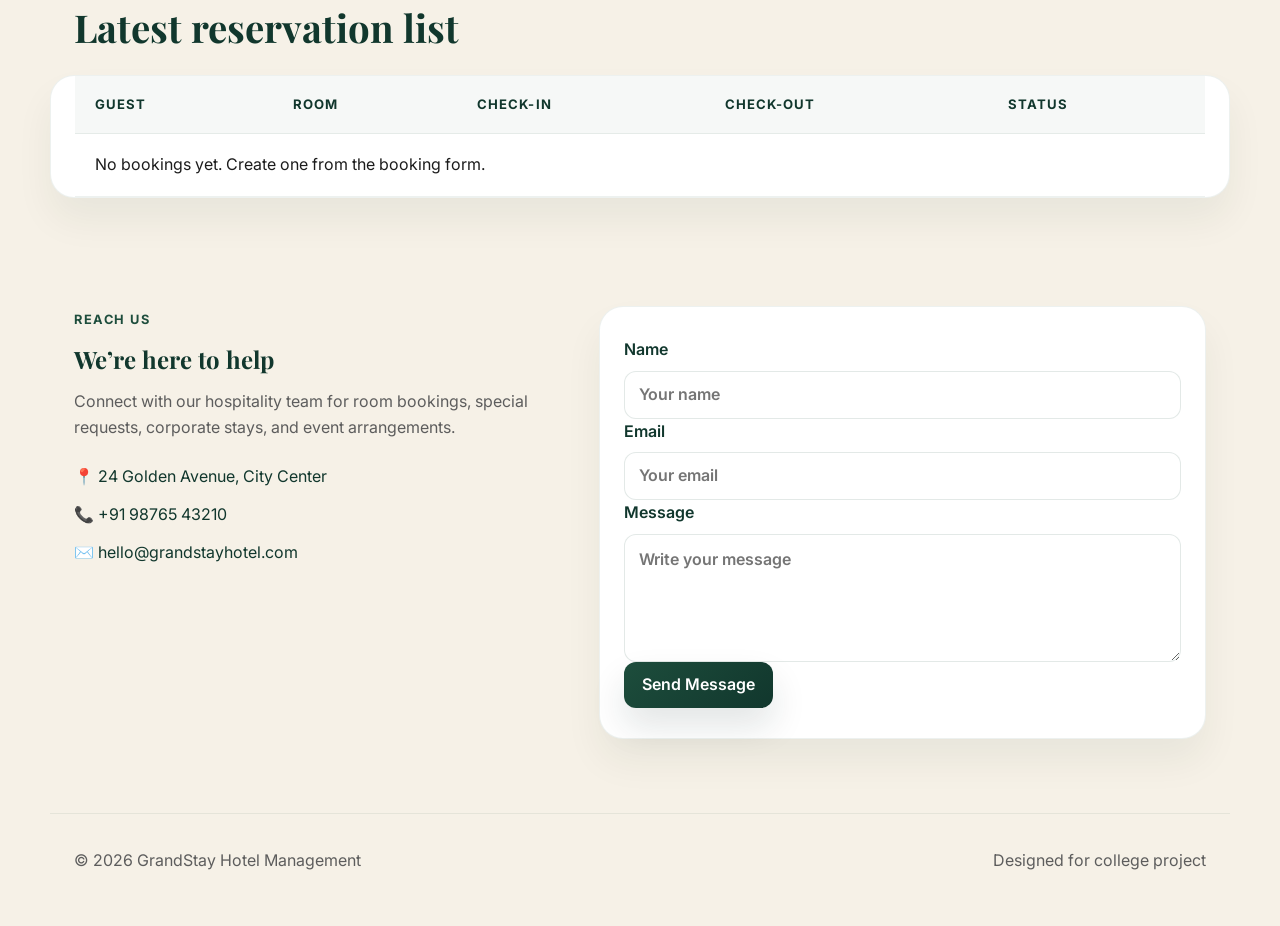
==== commit 27a03804: "Add login flow, booking dashboard, and food-driven hotel management enhancements to the website." ====
--- a/index.html
+++ b/index.html
@@ -6,7 +6,7 @@
     <title>GrandStay Hotel | Hotel Management</title>
     <meta
       name="description"
-      content="GrandStay Hotel management website for college project featuring rooms, booking, services, and food details."
+      content="GrandStay Hotel management website for college project featuring rooms, booking, services, food, and bookings."
     />
     <link rel="preconnect" href="https://fonts.googleapis.com" />
     <link rel="preconnect" href="https://fonts.gstatic.com" crossorigin />
@@ -26,6 +26,7 @@
             <span class="brand-tag">Hotel Management</span>
           </div>
         </div>
+
         <nav class="main-nav" aria-label="Main navigation">
           <a href="#home">Home</a>
           <a href="#rooms">Rooms</a>
@@ -34,6 +35,7 @@
           <a href="#food">Food</a>
           <a href="#contact">Contact</a>
         </nav>
+
         <div class="nav-actions">
           <a href="auth/login-register.php" class="btn btn-secondary login-btn">Login</a>
           <a href="#booking" class="btn btn-primary">Book Now</a>
--- a/style.css
+++ b/style.css
@@ -10,6 +10,9 @@
   --muted: #5d5d5d;
   --border: #e9dec3;
   --shadow: 0 18px 35px rgba(18, 44, 38, 0.12);
+  --danger: #b84d4d;
+  --success: #2f7d5a;
+  --warning: #c8892e;
 }
 
 * {
@@ -104,9 +107,9 @@
 .main-nav {
   display: flex;
   align-items: center;
-  gap: 26px;
-  color: var(--primary-dark);
-  font-weight: 500;
+  gap: 24px;
+  color: var(--muted);
+  font-size: 0.96rem;
 }
 
 .main-nav a {
@@ -114,19 +117,26 @@
 }
 
 .main-nav a:hover {
-  color: var(--secondary);
+  color: var(--primary);
+}
+
+.nav-actions {
+  display: flex;
+  align-items: center;
+  gap: 12px;
 }
 
 .btn {
   display: inline-flex;
   align-items: center;
   justify-content: center;
+  min-height: 46px;
   border: none;
   border-radius: 12px;
-  padding: 0.92rem 1.5rem;
+  padding: 0 18px;
   font-weight: 600;
   cursor: pointer;
-  transition: transform 0.2s ease, box-shadow 0.2s ease, background 0.2s ease;
+  transition: transform 0.2s ease, box-shadow 0.2s ease;
 }
 
 .btn:hover {
@@ -136,13 +146,17 @@
 .btn-primary {
   background: linear-gradient(135deg, var(--primary), var(--primary-dark));
   color: #fff;
-  box-shadow: 0 12px 25px rgba(17, 55, 45, 0.18);
+  box-shadow: var(--shadow);
 }
 
 .btn-secondary {
-  background: transparent;
-  border: 1px solid rgba(29, 77, 60, 0.38);
-  color: var(--primary-dark);
+  background: #fff;
+  border: 1px solid rgba(29, 77, 60, 0.12);
+  color: var(--primary);
+}
+
+.login-btn {
+  min-width: 110px;
 }
 
 .btn-block {
@@ -150,214 +164,200 @@
 }
 
 .hero {
-  padding: 82px 0 46px;
-  background: radial-gradient(circle at top left, rgba(216, 167, 90, 0.18), transparent 35%),
-    linear-gradient(180deg, rgba(255,255,255,0.3), rgba(246,241,231,1));
+  position: relative;
+  padding: 80px 0 40px;
+  background: linear-gradient(135deg, rgba(29, 77, 60, 0.04), rgba(216, 167, 90, 0.1));
 }
 
 .hero-grid {
   display: grid;
   grid-template-columns: 1.2fr 0.8fr;
-  gap: 40px;
+  gap: 32px;
   align-items: center;
 }
 
 .eyebrow {
-  display: inline-block;
-  margin-bottom: 12px;
-  color: var(--secondary);
+  display: inline-flex;
+  align-items: center;
+  gap: 8px;
   font-size: 0.8rem;
-  font-weight: 700;
   letter-spacing: 0.12em;
   text-transform: uppercase;
+  font-weight: 700;
+  color: var(--primary);
 }
 
 .hero-copy h1,
 .section-heading h2,
 .booking-intro h2,
 .contact-copy h2 {
-  margin: 0 0 18px;
+  margin: 14px 0 16px;
   font-family: "Playfair Display", serif;
-  line-height: 1.12;
+  line-height: 1.15;
   color: var(--primary-dark);
 }
 
 .hero-copy h1 {
-  font-size: clamp(2.8rem, 5vw, 4.4rem);
-}
-
-.hero-copy p {
-  max-width: 620px;
-  margin: 0;
-  font-size: 1.06rem;
+  font-size: clamp(2.6rem, 4vw, 4.4rem);
+  max-width: 600px;
+}
+
+.hero-copy p,
+.booking-intro p,
+.contact-copy p,
+.service-card p,
+.food-card p,
+.room-content p {
   color: var(--muted);
 }
 
 .hero-actions {
   display: flex;
   flex-wrap: wrap;
-  gap: 16px;
-  margin: 28px 0 22px;
+  gap: 14px;
+  margin-top: 24px;
 }
 
 .hero-highlights {
   list-style: none;
+  display: flex;
+  flex-wrap: wrap;
+  gap: 18px;
   padding: 0;
+  margin: 26px 0 0;
+  color: var(--primary-dark);
+  font-weight: 600;
+}
+
+.hero-highlights li::before {
+  content: "•";
+  color: var(--secondary);
+  margin-right: 10px;
+}
+
+.hero-panel {
+  display: flex;
+  justify-content: center;
+}
+
+.booking-mini-card {
+  width: min(100%, 420px);
+  background: linear-gradient(160deg, var(--card), #f4e5ca);
+  border: 1px solid rgba(29, 77, 60, 0.08);
+  border-radius: 26px;
+  padding: 28px 24px;
+  box-shadow: var(--shadow);
+}
+
+.mini-label {
   margin: 0;
-  display: flex;
-  flex-wrap: wrap;
-  gap: 16px;
-  color: var(--primary-dark);
-  font-weight: 600;
-}
-
-.hero-highlights li {
-  position: relative;
-  padding-left: 18px;
-}
-
-.hero-highlights li::before {
-  content: "";
-  position: absolute;
-  left: 0;
-  top: 50%;
-  width: 8px;
-  height: 8px;
-  border-radius: 50%;
-  background: var(--secondary);
-  transform: translateY(-50%);
-}
-
-.hero-panel {
-  display: flex;
-  justify-content: center;
-}
-
-.booking-mini-card {
-  width: min(100%, 390px);
-  background: linear-gradient(135deg, rgba(29,77,60,0.96), rgba(17,55,45,0.96));
-  padding: 28px 24px;
-  color: #fff;
-  border-radius: 28px;
-  box-shadow: var(--shadow);
-  position: relative;
-  overflow: hidden;
-}
-
-.booking-mini-card::before {
-  content: "";
-  position: absolute;
-  inset: auto -40px -60px auto;
-  width: 180px;
-  height: 180px;
-  background: rgba(216, 167, 90, 0.25);
-  border-radius: 50%;
-}
-
-.mini-label {
-  margin: 0 0 10px;
-  color: #d9d9d9;
+  color: var(--primary);
   text-transform: uppercase;
-  letter-spacing: 0.14em;
-  font-size: 0.68rem;
+  letter-spacing: 0.08em;
+  font-weight: 700;
+  font-size: 0.74rem;
 }
 
 .booking-mini-card h3 {
-  margin: 0;
-  font-size: 2rem;
+  margin: 18px 0 12px;
+  font-size: clamp(1.8rem, 2vw, 2.3rem);
+  color: var(--primary-dark);
 }
 
 .mini-price-row {
   display: flex;
   align-items: baseline;
   gap: 8px;
-  margin: 18px 0 12px;
+  margin-bottom: 18px;
 }
 
 .price {
-  font-size: 2.1rem;
-  font-weight: 700;
-  color: #f4d7a3;
+  font-size: 2.2rem;
+  font-weight: 700;
+  color: var(--primary);
 }
 
 .per-night {
-  color: #dfe4e0;
-}
-
-.booking-mini-card ul {
-  margin: 18px 0 0;
+  color: var(--muted);
+}
+
+.booking-mini-card ul,
+.room-content ul,
+.contact-copy ul {
+  margin: 0;
   padding-left: 18px;
-  color: #ebf2eb;
+  color: var(--muted);
 }
 
 .stats {
-  padding-bottom: 18px;
+  padding: 0 0 32px;
+}
+
+.stats-grid,
+.dashboard-grid,
+.service-grid,
+.food-grid,
+.room-grid {
+  display: grid;
+  gap: 24px;
 }
 
 .stats-grid {
-  display: grid;
   grid-template-columns: repeat(4, minmax(0, 1fr));
-  gap: 18px;
 }
 
 .stat-box {
-  background: var(--card);
+  background: var(--panel);
   border: 1px solid var(--border);
   border-radius: 18px;
-  padding: 24px 20px;
-  display: flex;
-  flex-direction: column;
-  align-items: center;
   text-align: center;
-  box-shadow: 0 8px 18px rgba(17, 55, 45, 0.04);
+  padding: 24px 16px;
+  box-shadow: 0 8px 20px rgba(17, 55, 45, 0.04);
 }
 
 .stat-box strong {
-  font-size: clamp(1.8rem, 3vw, 2.6rem);
-  color: var(--primary-dark);
-  margin-bottom: 8px;
+  display: block;
+  font-size: 2rem;
+  color: var(--primary-dark);
 }
 
 .stat-box span {
   color: var(--muted);
 }
 
+.section-heading {
+  margin-bottom: 26px;
+}
+
+.section-heading h2 {
+  font-size: clamp(2rem, 3vw, 3rem);
+  margin-top: 10px;
+}
+
 .rooms,
-.booking,
-.dashboard,
 .services,
+.food,
 .bookings-list,
 .contact {
-  padding: 90px 0 0;
-}
-
-.section-heading {
-  margin-bottom: 30px;
-}
-
-.section-heading h2,
-.booking-intro h2,
-.contact-copy h2 {
-  font-size: clamp(2.1rem, 4vw, 3rem);
-}
-
-.room-grid,
-.service-grid,
-.dashboard-grid {
-  display: grid;
+  padding: 54px 0;
+}
+
+.room-grid {
   grid-template-columns: repeat(3, minmax(0, 1fr));
-  gap: 24px;
 }
 
 .room-card,
 .service-card,
+.food-card,
 .dashboard-card,
 .booking-form,
-.contact-form {
+.contact-form,
+.table-wrap,
+.auth-panel {
   background: var(--card);
-  border: 1px solid var(--border);
-  border-radius: 22px;
-  box-shadow: 0 12px 26px rgba(17, 55, 45, 0.05);
+  border: 1px solid rgba(29, 77, 60, 0.08);
+  border-radius: 24px;
+  box-shadow: 0 22px 38px rgba(18, 44, 38, 0.06);
 }
 
 .room-card {
@@ -371,61 +371,40 @@
 }
 
 .room-one {
-  background: linear-gradient(rgba(0,0,0,0.1), rgba(0,0,0,0.1)), url("https://images.unsplash.com/photo-1505693416388-ac5ce068fe85?auto=format&fit=crop&w=1200&q=80") center/cover;
+  background: linear-gradient(135deg, rgba(29, 77, 60, 0.2), rgba(29, 77, 60, 0.7)), url('https://images.unsplash.com/photo-1505693416388-ac5ce068fe85?auto=format&fit=crop&w=1200&q=80') center/cover;
 }
 
 .room-two {
-  background: linear-gradient(rgba(0,0,0,0.12), rgba(0,0,0,0.12)), url("https://images.unsplash.com/photo-1522708323590-d24dbb6b0267?auto=format&fit=crop&w=1200&q=80") center/cover;
+  background: linear-gradient(135deg, rgba(216, 167, 90, 0.25), rgba(29, 77, 60, 0.7)), url('https://images.unsplash.com/photo-1502672260266-1c1ef2d93688?auto=format&fit=crop&w=1200&q=80') center/cover;
 }
 
 .room-three {
-  background: linear-gradient(rgba(0,0,0,0.12), rgba(0,0,0,0.12)), url("https://images.unsplash.com/photo-1494526585095-c41746248156?auto=format&fit=crop&w=1200&q=80") center/cover;
+  background: linear-gradient(135deg, rgba(29, 77, 60, 0.25), rgba(216, 167, 90, 0.5)), url('https://images.unsplash.com/photo-1494526585095-c41746248156?auto=format&fit=crop&w=1200&q=80') center/cover;
 }
 
 .room-content {
-  padding: 22px 20px 26px;
+  padding: 24px 22px 28px;
 }
 
 .room-topline {
   display: flex;
   align-items: center;
   justify-content: space-between;
-  gap: 12px;
-  margin-bottom: 8px;
+  gap: 10px;
 }
 
 .room-topline h3 {
   margin: 0;
-  font-size: 1.5rem;
   color: var(--primary-dark);
 }
 
 .room-topline span {
-  color: var(--secondary);
-  font-weight: 700;
-}
-
-.room-content p {
-  margin: 0 0 14px;
-  color: var(--muted);
+  font-weight: 700;
+  color: var(--primary);
 }
 
 .room-content ul {
-  list-style: none;
-  margin: 0 0 18px;
-  padding: 0;
-  display: flex;
-  flex-wrap: wrap;
-  gap: 10px;
-  color: var(--primary-dark);
-  font-size: 0.92rem;
-  font-weight: 500;
-}
-
-.room-content ul li {
-  padding: 6px 10px;
-  background: #f8f1e7;
-  border-radius: 999px;
+  margin: 18px 0 20px;
 }
 
 .booking-grid,
@@ -433,31 +412,25 @@
   display: grid;
   grid-template-columns: 0.9fr 1.1fr;
   gap: 28px;
-  align-items: center;
-}
-
-.booking-intro p,
-.contact-copy p {
-  margin: 0 0 18px;
-  color: var(--muted);
-  max-width: 520px;
+  align-items: start;
 }
 
 .booking-notes {
   display: grid;
-  gap: 16px;
+  gap: 18px;
+  margin-top: 30px;
 }
 
 .booking-notes div {
-  background: rgba(255,255,255,0.6);
+  display: grid;
+  gap: 4px;
+  background: rgba(255, 255, 255, 0.4);
   border: 1px solid var(--border);
-  border-radius: 18px;
-  padding: 16px 18px;
+  border-radius: 16px;
+  padding: 18px 16px;
 }
 
 .booking-notes strong {
-  display: block;
-  margin-bottom: 6px;
   color: var(--primary-dark);
 }
 
@@ -467,19 +440,18 @@
 
 .booking-form,
 .contact-form {
-  padding: 24px;
+  padding: 30px 24px;
 }
 
 .form-row {
   display: grid;
-  grid-template-columns: 1fr 1fr;
-  gap: 18px;
+  grid-template-columns: repeat(2, minmax(0, 1fr));
+  gap: 16px;
   margin-bottom: 18px;
 }
 
 label {
-  display: flex;
-  flex-direction: column;
+  display: grid;
   gap: 8px;
   font-weight: 600;
   color: var(--primary-dark);
@@ -489,18 +461,18 @@
 select,
 textarea {
   width: 100%;
-  padding: 0.95rem 1rem;
+  min-height: 48px;
+  border: 1px solid rgba(29, 77, 60, 0.12);
   border-radius: 12px;
-  border: 1px solid var(--border);
   background: #fff;
+  padding: 0 14px;
   color: var(--text);
 }
 
-input:focus,
-select:focus,
-textarea:focus {
-  outline: 2px solid rgba(29, 77, 60, 0.18);
-  border-color: rgba(29, 77, 60, 0.35);
+textarea {
+  min-height: 120px;
+  resize: vertical;
+  padding: 12px 14px;
 }
 
 .dashboard-grid {
@@ -508,177 +480,417 @@
 }
 
 .dashboard-card {
-  padding: 26px 22px;
+  padding: 24px 20px;
 }
 
 .dashboard-card p {
-  margin: 0 0 14px;
+  margin: 0 0 12px;
   color: var(--muted);
 }
 
 .dashboard-card h3 {
-  margin: 0 0 6px;
-  font-size: 2.1rem;
+  margin: 0;
+  font-size: clamp(2rem, 2.5vw, 2.5rem);
   color: var(--primary-dark);
 }
 
 .dashboard-card span {
-  color: var(--secondary);
+  display: block;
+  margin-top: 10px;
+  color: var(--primary);
   font-weight: 600;
 }
 
-.service-grid {
+.service-grid,
+.food-grid {
   grid-template-columns: repeat(4, minmax(0, 1fr));
 }
 
-.service-card {
-  padding: 24px 20px;
+.service-card,
+.food-card {
+  padding: 26px 20px;
 }
 
 .service-icon {
-  width: 54px;
-  height: 54px;
+  width: 52px;
+  height: 52px;
   display: grid;
   place-items: center;
-  margin-bottom: 14px;
   border-radius: 14px;
-  background: rgba(216, 167, 90, 0.16);
-  color: var(--primary-dark);
+  background: rgba(216, 167, 90, 0.18);
+  color: var(--primary);
   font-size: 1.5rem;
-}
-
-.service-card h3 {
+  margin-bottom: 18px;
+}
+
+.service-card h3,
+.food-card h3 {
   margin: 0 0 10px;
-  font-size: 1.35rem;
-  color: var(--primary-dark);
-}
-
-.service-card p {
-  margin: 0;
+  color: var(--primary-dark);
+}
+
+.food-card {
+  position: relative;
+  background: linear-gradient(180deg, #fffdfb 0%, #f9f3e9 100%);
+}
+
+.food-tag {
+  display: inline-flex;
+  background: rgba(29, 77, 60, 0.08);
+  color: var(--primary);
+  border-radius: 999px;
+  padding: 6px 10px;
+  font-size: 0.74rem;
+  font-weight: 700;
+  letter-spacing: 0.08em;
+  text-transform: uppercase;
+  margin-bottom: 12px;
+}
+
+.food-meta {
+  display: flex;
+  justify-content: space-between;
+  align-items: end;
+  margin-top: 18px;
+  border-top: 1px solid rgba(29, 77, 60, 0.08);
+  padding-top: 12px;
+}
+
+.food-meta span {
+  font-size: 1.5rem;
+  font-weight: 700;
+  color: var(--primary);
+}
+
+.food-meta small {
   color: var(--muted);
 }
 
 .table-wrap {
   overflow: hidden;
-  border-radius: 22px;
-  border: 1px solid var(--border);
-  box-shadow: 0 12px 26px rgba(17, 55, 45, 0.05);
 }
 
 table {
   width: 100%;
   border-collapse: collapse;
-  background: var(--card);
 }
 
 th,
 td {
   padding: 18px 20px;
   text-align: left;
-  border-bottom: 1px solid var(--border);
+  border-bottom: 1px solid rgba(29, 77, 60, 0.08);
 }
 
 th {
-  background: #f2e9db;
-  color: var(--primary-dark);
-  font-size: 0.9rem;
+  background: rgba(29, 77, 60, 0.04);
+  color: var(--primary-dark);
+  font-size: 0.82rem;
+  letter-spacing: 0.08em;
   text-transform: uppercase;
-  letter-spacing: 0.08em;
-}
-
-td {
-  color: var(--text);
 }
 
 .status {
   display: inline-flex;
   align-items: center;
-  justify-content: center;
+  min-height: 34px;
+  padding: 0 12px;
   border-radius: 999px;
-  padding: 0.5rem 0.8rem;
-  font-weight: 700;
-  font-size: 0.82rem;
+  font-size: 0.8rem;
+  font-weight: 700;
 }
 
 .status.confirmed {
-  background: rgba(29, 77, 60, 0.12);
-  color: var(--primary-dark);
+  background: rgba(47, 125, 90, 0.12);
+  color: var(--success);
 }
 
 .status.pending {
-  background: rgba(216, 167, 90, 0.18);
-  color: #7d5d24;
-}
-
-.contact-form {
-  display: grid;
-  gap: 18px;
+  background: rgba(200, 137, 46, 0.12);
+  color: var(--warning);
 }
 
 .contact-copy ul {
   list-style: none;
   padding: 0;
+  margin: 24px 0 0;
+  display: grid;
+  gap: 12px;
+  color: var(--primary-dark);
+}
+
+.site-footer {
+  padding: 20px 0 36px;
+}
+
+.footer-wrap {
+  display: flex;
+  align-items: center;
+  justify-content: space-between;
+  gap: 20px;
+  padding-top: 18px;
+  border-top: 1px solid rgba(29, 77, 60, 0.08);
+  color: var(--muted);
+}
+
+.auth-shell {
+  min-height: 100vh;
+  display: grid;
+  place-items: center;
+  padding: 40px 18px;
+  background: linear-gradient(135deg, rgba(29, 77, 60, 0.04), rgba(216, 167, 90, 0.12));
+}
+
+.auth-panel {
+  width: min(100%, 840px);
+  overflow: hidden;
+}
+
+.auth-grid {
+  display: grid;
+  grid-template-columns: 0.92fr 1.08fr;
+}
+
+.auth-side {
+  background: linear-gradient(160deg, var(--primary-dark), var(--primary));
+  color: rgba(255, 255, 255, 0.95);
+  padding: 42px 28px;
+}
+
+.auth-side h1 {
+  font-family: "Playfair Display", serif;
+  font-size: clamp(2.2rem, 3vw, 3rem);
+  margin: 0 0 14px;
+}
+
+.auth-side p {
+  margin: 0 0 24px;
+  color: rgba(255, 255, 255, 0.8);
+}
+
+.auth-side ul {
+  list-style: none;
   margin: 0;
-  display: grid;
+  padding: 0;
+  display: grid;
+  gap: 12px;
+}
+
+.auth-side li {
+  display: flex;
+  align-items: center;
   gap: 10px;
-  color: var(--primary-dark);
-  font-weight: 600;
-}
-
-.site-footer {
-  padding: 36px 0 50px;
-}
-
-.footer-wrap {
-  display: flex;
+}
+
+.auth-form-box {
+  padding: 28px 26px 32px;
+  background: var(--card);
+}
+
+.auth-tabs {
+  display: inline-flex;
+  background: rgba(29, 77, 60, 0.06);
+  border-radius: 12px;
+  padding: 6px;
+  margin-bottom: 22px;
+}
+
+.auth-tab {
+  border: none;
+  background: transparent;
+  color: var(--muted);
+  padding: 10px 16px;
+  border-radius: 10px;
+  font-weight: 700;
+  cursor: pointer;
+}
+
+.auth-tab.active {
+  background: var(--primary);
+  color: #fff;
+}
+
+.auth-forms {
+  display: grid;
+}
+
+.auth-form {
+  display: none;
+}
+
+.auth-form.active {
+  display: block;
+}
+
+.auth-form .form-row {
+  display: grid;
+  grid-template-columns: 1fr;
+  margin-bottom: 16px;
+}
+
+.auth-form .btn {
+  margin-top: 8px;
+}
+
+.secure-note {
+  margin-top: 18px;
+  color: var(--muted);
+  font-size: 0.9rem;
+}
+
+.dashboard-layout {
+  padding: 40px 0 60px;
+}
+
+.dashboard-header {
+  display: flex;
+  align-items: center;
   justify-content: space-between;
-  gap: 18px;
+  gap: 16px;
+  margin-bottom: 24px;
+}
+
+.user-chip {
+  background: rgba(29, 77, 60, 0.06);
+  border: 1px solid rgba(29, 77, 60, 0.08);
+  color: var(--primary-dark);
+  border-radius: 999px;
+  padding: 10px 14px;
+  font-weight: 700;
+}
+
+.summary-grid {
+  display: grid;
+  grid-template-columns: repeat(4, minmax(0, 1fr));
+  gap: 20px;
+  margin-bottom: 28px;
+}
+
+.summary-card{
+  background: var(--card);
+  border: 1px solid rgba(29, 77, 60, 0.08);
+  border-radius: 18px;
+  padding: 24px 20px;
+}
+
+.summary-card p {
+  margin: 0 0 8px;
+  color: var(--muted);
+}
+
+.summary-card strong {
+  display: block;
+  font-size: 2rem;
+  color: var(--primary-dark);
+}
+
+.dashboard-panels {
+  display: grid;
+  grid-template-columns: 1.2fr 0.8fr;
+  gap: 22px;
+}
+
+.panel {
+  background: var(--card);
+  border: 1px solid rgba(29, 77, 60, 0.08);
+  border-radius: 20px;
+  padding: 22px 20px;
+  box-shadow: 0 18px 30px rgba(18, 44, 38, 0.04);
+}
+
+.panel h3 {
+  margin: 0 0 18px;
+  color: var(--primary-dark);
+}
+
+.activity-list {
+  display: grid;
+  gap: 14px;
+}
+
+.activity-item {
+  display: flex;
+  justify-content: space-between;
+  align-items: center;
+  gap: 16px;
+  background: rgba(29, 77, 60, 0.03);
+  border: 1px solid rgba(29, 77, 60, 0.08);
+  border-radius: 12px;
+  padding: 12px 14px;
+}
+
+.activity-item strong {
+  color: var(--primary-dark);
+}
+
+.activity-item span {
+  color: var(--muted);
+}
+
+.quick-actions {
+  display: grid;
+  gap: 10px;
+}
+
+.quick-actions .btn {
+  justify-content: flex-start;
+}
+
+.page-header {
   padding-top: 28px;
-  border-top: 1px solid var(--border);
-  color: var(--muted);
 }
 
 @media (max-width: 980px) {
+  .main-nav {
+    display: none;
+  }
+
   .hero-grid,
   .booking-grid,
   .contact-grid,
-  .room-grid,
-  .dashboard-grid,
-  .service-grid {
-    grid-template-columns: 1fr 1fr;
+  .auth-grid,
+  .dashboard-panels {
+    grid-template-columns: 1fr;
   }
 
-  .main-nav {
-    display: none;
-  }
-}
-
-@media (max-width: 720px) {
-  .hero-grid,
-  .booking-grid,
-  .contact-grid,
-  .room-grid,
+  .stats-grid,
   .dashboard-grid,
   .service-grid,
+  .food-grid,
+  .room-grid,
+  .summary-grid {
+    grid-template-columns: repeat(2, minmax(0, 1fr));
+  }
+}
+
+@media (max-width: 620px) {
+  .nav-wrap,
+  .footer-wrap,
+  .dashboard-header {
+    flex-direction: column;
+    align-items: flex-start;
+  }
+
+  .nav-actions {
+    width: 100%;
+    justify-content: space-between;
+  }
+
   .stats-grid,
+  .dashboard-grid,
+  .service-grid,
+  .food-grid,
+  .room-grid,
+  .summary-grid,
   .form-row {
     grid-template-columns: 1fr;
   }
 
-  .nav-wrap {
-    min-height: 70px;
+  .hero {
+    padding-top: 56px;
   }
 
-  .brand-tag {
-    display: none;
+  .container {
+    padding: 0 18px;
   }
-
-  .hero {
-    padding-top: 52px;
-  }
-
-  .site-footer .footer-wrap {
-    flex-direction: column;
-    align-items: flex-start;
-  }
-}
+}
